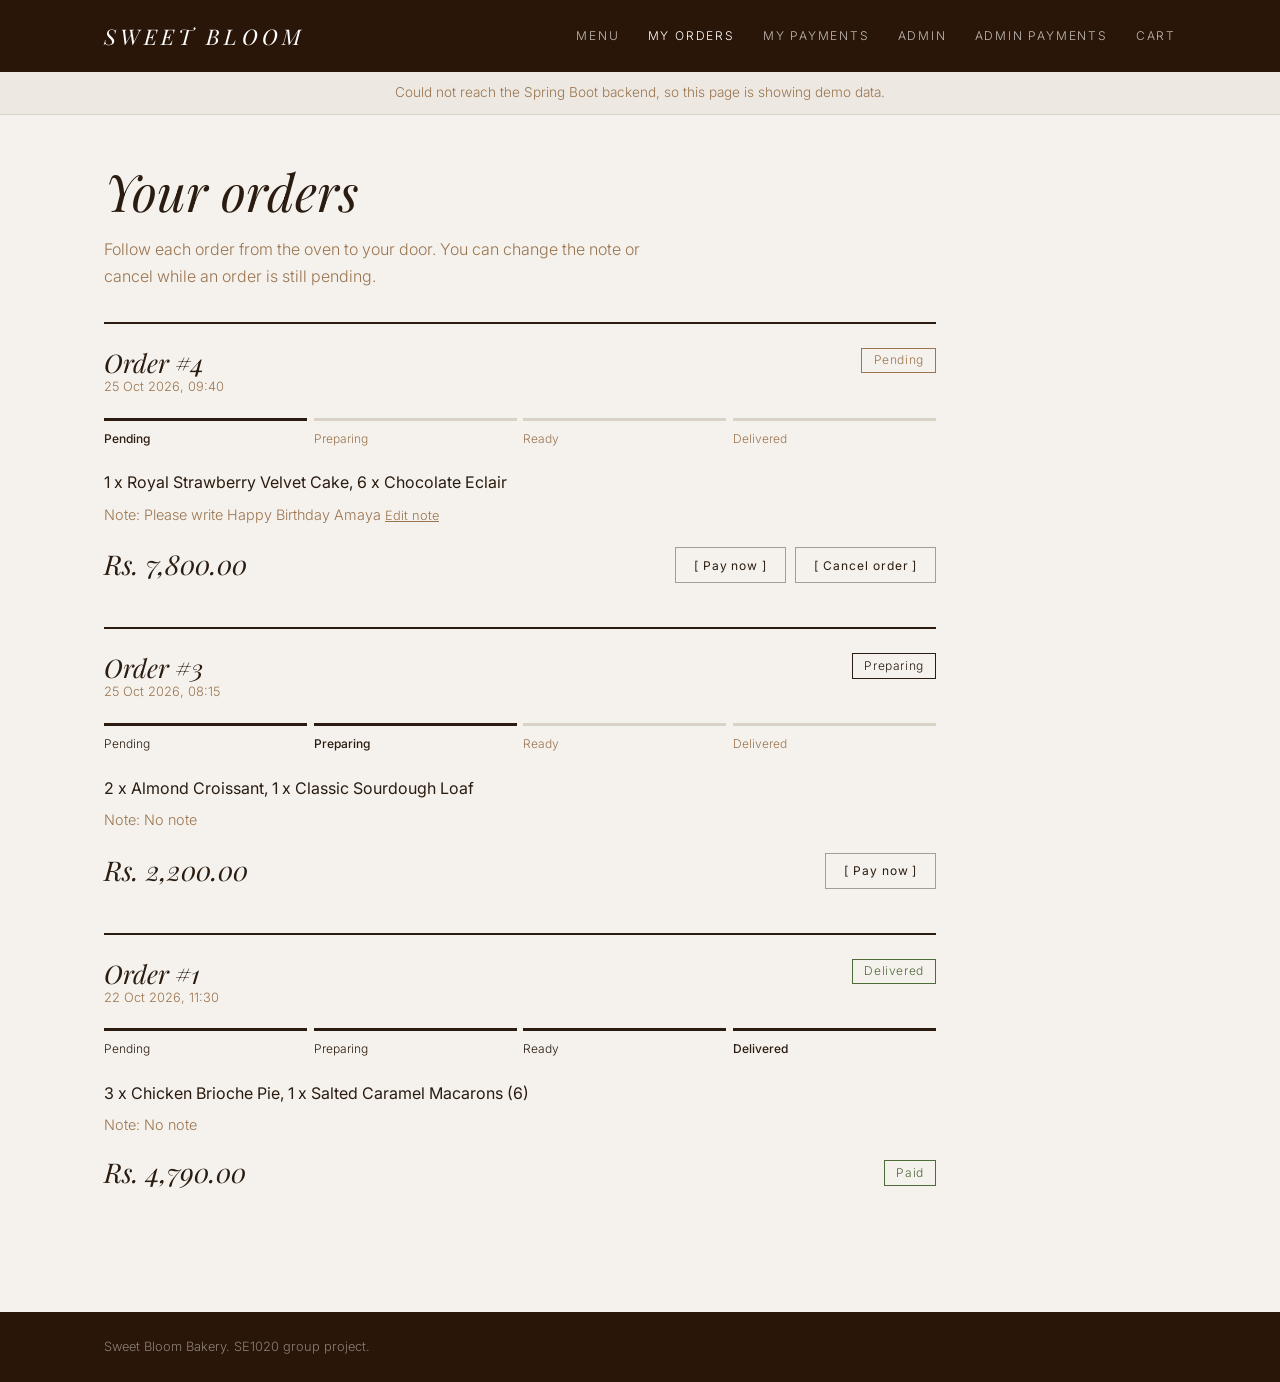
==== src/main/resources/static/orders.html @ 7787fffd "Order & payment" ====
<!DOCTYPE html>
<html lang="en">
<head>
  <meta charset="UTF-8">
  <meta name="viewport" content="width=device-width, initial-scale=1">
  <title>Sweet Bloom | My orders</title>
  <link rel="preconnect" href="https://fonts.googleapis.com">
  <link rel="preconnect" href="https://fonts.gstatic.com" crossorigin>
  <link href="https://fonts.googleapis.com/css2?family=Inter:wght@300;400;500&family=Playfair+Display:ital@0;1&display=swap" rel="stylesheet">
  <link rel="stylesheet" href="css/style.css">
</head>
<body>
  <header class="nav">
    <div class="wrap">
      <a class="brand" href="index.html">SWEET BLOOM</a>
      <nav class="nav-links" aria-label="Main">
        <a class="nav-link" href="index.html">Menu</a>
        <a class="nav-link" href="orders.html" aria-current="page">My orders</a>
        <a class="nav-link" href="payments.html">My payments</a>
        <a class="nav-link" href="admin-orders.html">Admin</a>
        <a class="nav-link" href="admin-payments.html">Admin payments</a>
        <a class="nav-link" href="index.html#cart">Cart</a>
      </nav>
    </div>
  </header>

  <div class="banner" id="demoBanner" hidden>
    Could not reach the Spring Boot backend, so this page is showing demo data.
  </div>

  <main class="wrap">
    <div class="confirm" id="confirm" hidden>
      <h2>Order placed.</h2>
      <p id="confirmText"></p>
    </div>

    <section class="intro compact">
      <h1>Your orders</h1>
      <p>Follow each order from the oven to your door. You can change the note or cancel while an order is still pending.</p>
    </section>

    <section class="order-list" id="orderList" aria-live="polite"></section>
  </main>

  <footer class="footer">
    <div class="wrap">Sweet Bloom Bakery. SE1020 group project.</div>
  </footer>

  <div class="toast" id="toast" role="status"></div>

  <script src="js/common.js"></script>
  <script src="js/payment-common.js"></script>
  <script src="js/orders.js"></script>
</body>
</html>
---- src/main/resources/static/css/style.css ----
/* ===== Design tokens ===== */
:root {
  --bg: #F5F2ED;
  --fg: #2A1C10;
  --accent: #9B7550;
  --muted: #EDE9E2;
  --border: #D9D2C7;
  --nav: #2A1608;
  --error: #A33A2A;
  --success: #4F6B3A;
  --serif: "Playfair Display", Georgia, serif;
  --sans: "Inter", system-ui, sans-serif;
}

* { box-sizing: border-box; margin: 0; padding: 0; border-radius: 0; }

body {
  background: var(--bg);
  color: var(--fg);
  font-family: var(--sans);
  font-weight: 300;
  font-size: 1rem;
  line-height: 1.7;
  min-height: 100vh;
  display: flex;
  flex-direction: column;
}

h1, h2, h3 { font-family: var(--serif); font-style: italic; font-weight: 400; line-height: 1.1; }
a { color: inherit; }
:focus-visible { outline: 2px solid var(--accent); outline-offset: 2px; }

.wrap { max-width: 72rem; margin: 0 auto; padding: 0 2.5rem; width: 100%; }

/* ===== Navbar ===== */
.nav { background: var(--nav); color: #fff; position: sticky; top: 0; z-index: 10; }
.nav .wrap { display: flex; justify-content: space-between; align-items: center; padding-top: 1.1rem; padding-bottom: 1.1rem; }
.brand { font-family: var(--serif); font-style: italic; font-size: 1.35rem; letter-spacing: 0.2em; text-decoration: none; }
.nav-link { font-size: 0.75rem; letter-spacing: 0.15em; text-transform: uppercase; text-decoration: none; color: rgba(255,255,255,0.7); }
.nav-link:hover { color: #fff; }

/* ===== Demo banner ===== */
.banner { background: var(--muted); border-bottom: 1px solid var(--border); font-size: 0.85rem; padding: 0.6rem 0; text-align: center; color: var(--accent); }

/* ===== Page heading ===== */
.intro { padding: 4rem 0 3rem; }
.intro h1 { font-size: clamp(2.4rem, 5vw, 4rem); max-width: 18ch; }
.intro p { color: var(--accent); margin-top: 1rem; max-width: 34rem; }

/* ===== Two-column layout ===== */
.layout { display: grid; grid-template-columns: minmax(0, 1fr) minmax(0, 1.05fr); gap: 4.5rem; padding-bottom: 6rem; align-items: start; }

/* ===== Buttons (bracket style) ===== */
.btn {
  display: inline-flex; align-items: center; justify-content: center;
  white-space: nowrap; height: 2.25rem; padding: 0 1.1rem;
  border: 1px solid rgba(42,28,16,0.4); background: transparent; color: var(--fg);
  font: 400 0.75rem var(--sans); letter-spacing: 0.08em; cursor: pointer;
  transition: background-color 0.2s;
}
.btn:hover { background: rgba(42,28,16,0.06); }
.btn[disabled] { opacity: 0.4; cursor: not-allowed; }

/* ===== Menu ===== */
.menu-group + .menu-group { margin-top: 2.75rem; }
.menu-group h3 { font-size: 1.6rem; padding-bottom: 0.6rem; border-bottom: 1px solid var(--fg); }
.menu-item { display: grid; grid-template-columns: 1fr auto; gap: 0.25rem 1.5rem; align-items: center; padding: 1.1rem 0; border-bottom: 1px solid var(--border); }
.menu-item .name { font-weight: 400; }
.menu-item .desc { grid-column: 1; font-size: 0.85rem; color: var(--accent); line-height: 1.5; }
.menu-item .side { grid-column: 2; grid-row: 1 / span 2; display: flex; align-items: center; gap: 1.1rem; }
.price { font-variant-numeric: tabular-nums; white-space: nowrap; }

/* ===== Cart ===== */
.cart { border-top: 2px solid var(--fg); padding-top: 1.75rem; position: sticky; top: 5.5rem; }
.cart h2 { font-size: 2.2rem; }
.search { width: 100%; margin-top: 1.5rem; height: 2.5rem; border: 0; border-bottom: 1px solid var(--border); background: transparent; font: 300 0.95rem var(--sans); color: var(--fg); }
.search:focus { outline: none; border-bottom-color: var(--fg); }

.cart-list { margin-top: 0.5rem; }
.cart-row { display: grid; grid-template-columns: 1fr auto auto; gap: 0.15rem 1.5rem; align-items: center; padding: 1.1rem 0; border-bottom: 1px solid var(--border); }
.cart-row .info { grid-column: 1; grid-row: 1 / span 2; }
.cart-row .item-name { font-weight: 400; }
.cart-row .unit { font-size: 0.8rem; color: var(--accent); }
.cart-row .line { grid-column: 3; grid-row: 1; text-align: right; font-variant-numeric: tabular-nums; }
.cart-row .remove { grid-column: 3; grid-row: 2; justify-self: end; background: none; border: 0; font: 300 0.75rem var(--sans); color: var(--accent); text-decoration: underline; cursor: pointer; }
.cart-row .remove:hover { color: var(--error); }

.stepper { grid-column: 2; grid-row: 1 / span 2; display: inline-flex; align-items: center; border: 1px solid var(--border); }
.stepper button { width: 2rem; height: 2rem; border: 0; background: transparent; font: 400 1rem var(--sans); cursor: pointer; color: var(--fg); }
.stepper button:hover:not([disabled]) { background: var(--muted); }
.stepper button[disabled] { opacity: 0.3; cursor: not-allowed; }
.stepper span { min-width: 2rem; text-align: center; font-size: 0.9rem; font-variant-numeric: tabular-nums; }

.empty { padding: 2.5rem 0; color: var(--accent); }

.cart-foot { display: flex; justify-content: space-between; align-items: flex-end; gap: 1rem; padding-top: 1.5rem; }
.total-label { font-size: 0.85rem; color: var(--accent); }
.total { font-family: var(--serif); font-style: italic; font-size: 2.2rem; line-height: 1.1; font-variant-numeric: tabular-nums; }

/* ===== Footer & toast ===== */
.footer { margin-top: auto; background: var(--nav); color: rgba(255,255,255,0.45); font-size: 0.8rem; padding: 1.5rem 0; }
.toast { position: fixed; right: 1.5rem; top: 5rem; max-width: 22rem; background: var(--nav); color: #fff; padding: 0.85rem 1.2rem; font-size: 0.9rem; z-index: 20; opacity: 0; transform: translateY(-6px); pointer-events: none; transition: opacity 0.25s, transform 0.25s; }
.toast.show { opacity: 1; transform: none; }
.toast.error { background: var(--error); }

/* ===== Mobile ===== */
@media (max-width: 60rem) {
  .layout { grid-template-columns: 1fr; gap: 3.5rem; }
  .cart { position: static; }
}
@media (max-width: 40rem) {
  .wrap { padding: 0 1.25rem; }
  .intro { padding: 2.5rem 0 2rem; }
  .menu-item { grid-template-columns: 1fr; }
  .menu-item .side { grid-column: 1; grid-row: auto; justify-content: space-between; margin-top: 0.4rem; }
  .cart-row { grid-template-columns: 1fr auto; }
  .cart-row .info { grid-column: 1 / span 2; grid-row: 1; }
  .stepper { grid-column: 1; grid-row: 2; justify-self: start; margin-top: 0.5rem; }
  .cart-row .line { grid-column: 2; grid-row: 2; align-self: center; }
  .cart-row .remove { grid-column: 2; grid-row: 3; }
}
@media (prefers-reduced-motion: reduce) { * { transition: none !important; } }

/* =====================================================================
   Navigation links (all pages)
   ===================================================================== */
.nav .wrap { flex-wrap: wrap; gap: 0.5rem 2rem; }
.nav-links { display: flex; gap: 1.75rem; flex-wrap: wrap; }
.nav-link[aria-current="page"] { color: #fff; }

/* =====================================================================
   Checkout (index.html)
   ===================================================================== */
.checkout { margin-top: 2rem; padding-top: 1.5rem; border-top: 1px solid var(--border); display: flex; flex-direction: column; gap: 0.25rem; }
.field-label { font-size: 0.85rem; color: var(--accent); }
.checkout .search { margin-top: 0; margin-bottom: 1.25rem; }
.btn-primary { height: 2.75rem; border-color: var(--fg); font-weight: 500; width: 100%; }
.btn-primary:hover:not([disabled]) { background: var(--fg); color: var(--bg); }

/* =====================================================================
   Order pages (orders.html and admin-orders.html)
   ===================================================================== */
.intro.compact { padding: 3rem 0 2rem; }
.intro.compact h1 { font-size: clamp(2.2rem, 4vw, 3.2rem); max-width: none; }
.muted { font-size: 0.8rem; color: var(--accent); }
.link { background: none; border: 0; padding: 0; font: 300 0.8rem var(--sans); color: var(--accent); text-decoration: underline; cursor: pointer; }
.link:hover { color: var(--fg); }

.confirm { margin-top: 2.5rem; padding: 1.5rem 1.75rem; border: 1px solid var(--success); border-left-width: 4px; }
.confirm h2 { font-size: 1.8rem; color: var(--success); }
.confirm p { margin-top: 0.25rem; }

/* Status pill: flat, square, one colour per status */
.pill { display: inline-block; padding: 0.1rem 0.7rem; border: 1px solid currentColor; font-size: 0.75rem; letter-spacing: 0.05em; white-space: nowrap; }
.pill-pending   { color: var(--accent); }
.pill-preparing { color: var(--fg); }
.pill-ready     { color: #7A5A12; }
.pill-delivered { color: var(--success); }

/* My orders: one block per order */
.order-list { padding-bottom: 6rem; max-width: 52rem; }
.order { border-top: 2px solid var(--fg); padding: 1.5rem 0 1.75rem; }
.order + .order { margin-top: 1rem; }
.order-head { display: flex; justify-content: space-between; align-items: flex-start; gap: 1rem; }
.order-head h3 { font-size: 1.6rem; }

.steps { list-style: none; display: grid; grid-template-columns: repeat(4, 1fr); gap: 0.4rem; margin: 1.25rem 0; }
.steps li { font-size: 0.75rem; color: var(--accent); padding-top: 0.5rem; border-top: 3px solid var(--border); }
.steps li.done { border-top-color: var(--fg); color: var(--fg); }
.steps li.current { font-weight: 500; }

.items { font-weight: 400; }
.note { font-size: 0.9rem; color: var(--accent); margin-top: 0.4rem; }
.note-edit { display: flex; gap: 0.6rem; align-items: center; margin-top: 0.6rem; flex-wrap: wrap; }
.note-edit input { flex: 1; min-width: 12rem; height: 2.25rem; border: 1px solid var(--border); background: transparent; padding: 0 0.7rem; font: 300 0.9rem var(--sans); color: var(--fg); }
.note-edit input:focus { outline: none; border-color: var(--fg); }
.order-foot { display: flex; justify-content: space-between; align-items: center; margin-top: 1.25rem; }
.order-foot .total { font-size: 1.7rem; }

/* Admin table */
.toolbar { display: flex; align-items: center; gap: 0.9rem; margin-bottom: 1.25rem; }
.select { height: 2.25rem; padding: 0 0.7rem; border: 1px solid var(--border); background: transparent; font: 300 0.9rem var(--sans); color: var(--fg); }
.table-wrap { overflow-x: auto; padding-bottom: 6rem; }
.orders-table { width: 100%; border-collapse: collapse; min-width: 52rem; }
.orders-table th { text-align: left; font-weight: 500; font-size: 0.7rem; letter-spacing: 0.15em; text-transform: uppercase; color: var(--accent); padding: 0.7rem 0.75rem 0.7rem 0; border-bottom: 1px solid var(--fg); }
.orders-table td { padding: 1rem 0.75rem 1rem 0; border-bottom: 1px solid var(--border); vertical-align: top; font-size: 0.9rem; }
.orders-table .num { text-align: right; font-variant-numeric: tabular-nums; white-space: nowrap; }
.orders-table .action-box { display: flex; flex-direction: column; align-items: flex-start; gap: 0.5rem; }
.orders-table td.empty { text-align: center; }

@media (max-width: 40rem) {
  .nav .wrap { justify-content: center; }
  .nav-links { gap: 1.1rem; justify-content: center; }
  .brand { font-size: 1.15rem; }
  .intro.compact { padding: 2rem 0 1.5rem; }
  .steps li { font-size: 0.68rem; }
  .order-head h3 { font-size: 1.35rem; }
}

/* =====================================================================
   Payment pages (payment.html, payments.html, admin-payments.html)
   ===================================================================== */
[hidden] { display: none !important; }

.pill-paid     { color: var(--success); }
.pill-refunded { color: var(--error); }

.layout.pay-layout { grid-template-columns: minmax(0, 1.1fr) minmax(0, 1fr); }
.pay-heading { font-size: 1.8rem; padding-bottom: 0.6rem; border-bottom: 1px solid var(--fg); margin-bottom: 0.25rem; }
.pay-box { border-top: 2px solid var(--fg); padding-top: 1.75rem; position: sticky; top: 5.5rem; }
.pay-box .pay-heading { border-bottom: 0; padding-bottom: 0; margin-bottom: 0.5rem; }

/* Radio choices for orders and payment methods: a flat row with a square outline */
.choices { display: flex; flex-direction: column; }
.choice { display: flex; gap: 0.9rem; align-items: flex-start; padding: 1.1rem 0.9rem; border-bottom: 1px solid var(--border); cursor: pointer; }
.choice:hover { background: var(--muted); }
.choice:has(input:checked) { background: var(--muted); box-shadow: inset 3px 0 0 var(--fg); }
.choice input { margin-top: 0.4rem; accent-color: var(--fg); }
.choice input:focus-visible { outline: 2px solid var(--accent); outline-offset: 2px; }
.choice-body { display: flex; flex-direction: column; gap: 0.1rem; flex: 1; }
.choice-title { font-weight: 400; }
.choice-body .price { font-size: 0.95rem; }

.card-fields { margin-top: 1.5rem; display: flex; flex-direction: column; gap: 0.25rem; }
.card-fields .search { margin-top: 0; margin-bottom: 1rem; }

/* Amount / fee / total */
.sum { margin: 1.75rem 0 0.4rem; }
.sum > div { display: flex; justify-content: space-between; padding: 0.5rem 0; border-bottom: 1px solid var(--border); font-variant-numeric: tabular-nums; }
.sum dt { color: var(--accent); }
.sum .sum-total { border-bottom: 0; padding-top: 0.9rem; }
.sum .sum-total dd { font-family: var(--serif); font-style: italic; font-size: 1.9rem; line-height: 1.2; }
.pay-box .muted { margin-bottom: 1.25rem; }
.pay-box .card-fields .muted { margin-bottom: 0; }

/* Payment history: details list and footer buttons */
.facts { display: grid; grid-template-columns: repeat(auto-fill, minmax(11rem, 1fr)); gap: 0.9rem 1.5rem; margin-top: 1rem; padding: 1rem 0 0; border-top: 1px solid var(--border); }
.facts dt { font-size: 0.8rem; color: var(--accent); }
.facts dd { font-weight: 400; font-variant-numeric: tabular-nums; }
.foot-actions { display: flex; gap: 0.6rem; align-items: center; flex-wrap: wrap; justify-content: flex-end; }
.foot-actions .btn { text-decoration: none; }
.order-foot a.btn { text-decoration: none; }

/* Admin payments */
.select.narrow { width: 7rem; }
.toolbar { flex-wrap: wrap; }
.payments-table { min-width: 64rem; }

@media (max-width: 60rem) {
  .layout.pay-layout { grid-template-columns: 1fr; }
  .pay-box { position: static; }
}
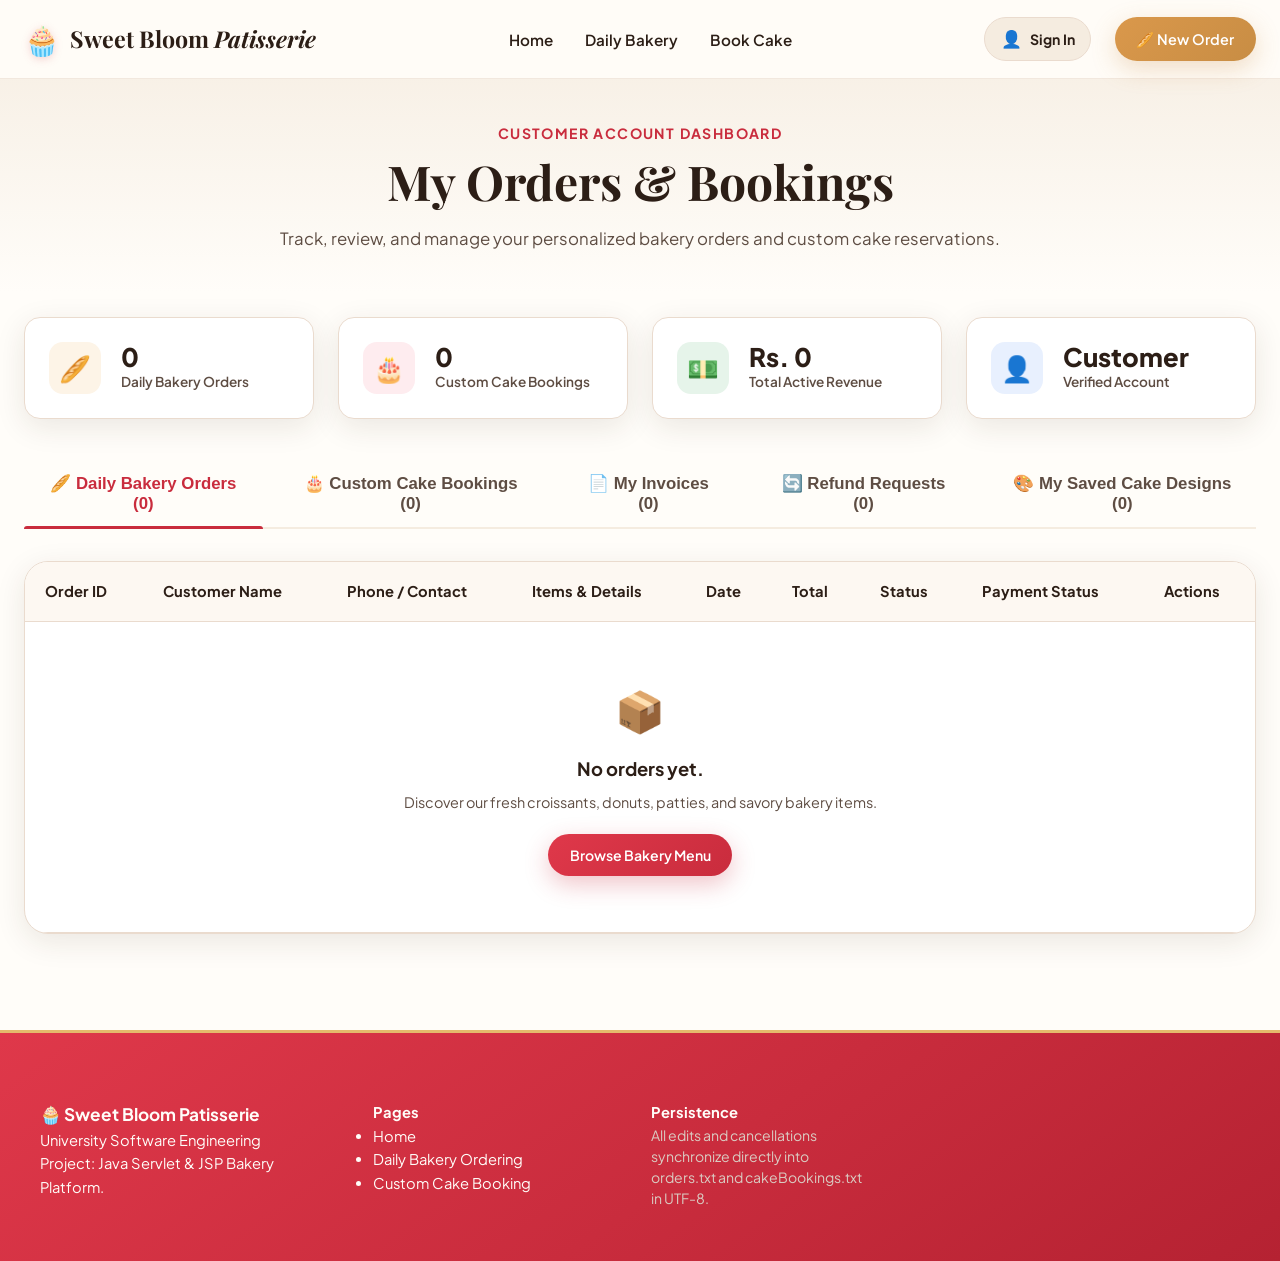
==== commit 63c39c29: "Set up shared project for the five member backend modules" ====
--- a/src/main/resources/static/orders.html
+++ b/src/main/resources/static/orders.html
@@ -1,55 +1,1632 @@
 <!DOCTYPE html>
 <html lang="en">
 <head>
-  <meta charset="UTF-8">
-  <meta name="viewport" content="width=device-width, initial-scale=1">
-  <title>Sweet Bloom | My orders</title>
-  <link rel="preconnect" href="https://fonts.googleapis.com">
-  <link rel="preconnect" href="https://fonts.gstatic.com" crossorigin>
-  <link href="https://fonts.googleapis.com/css2?family=Inter:wght@300;400;500&family=Playfair+Display:ital@0;1&display=swap" rel="stylesheet">
-  <link rel="stylesheet" href="css/style.css">
+    <meta charset="UTF-8">
+    
+    <meta name="viewport" content="width=device-width, initial-scale=1.0">
+    <title>Order &amp; Booking Management | Sweet Bloom Patisserie</title>
+    <link rel="stylesheet" href="css/style.css">
+    <link rel="icon" href="data:image/svg+xml,<svg xmlns=%22http://www.w3.org/2000/svg%22 viewBox=%220 0 100 100%22><text y=%22.9em%22 font-size=%2290%22>📋</text></svg>">
+    <style>
+        .mgmt-header {
+            padding: 7.5rem 1.5rem 2.5rem 1.5rem;
+            background: linear-gradient(180deg, var(--color-cream-dark) 0%, var(--color-cream) 100%);
+            text-align: center;
+        }
+        .mgmt-container {
+            max-width: 1320px;
+            margin: 0 auto;
+            padding: 1.5rem 1.5rem 6rem 1.5rem;
+        }
+        .stats-grid {
+            display: grid;
+            grid-template-columns: repeat(auto-fit, minmax(240px, 1fr));
+            gap: 1.5rem;
+            margin-bottom: 2.5rem;
+        }
+        .stat-card {
+            background: var(--color-white);
+            border: 1px solid var(--color-border);
+            border-radius: var(--radius-md);
+            padding: 1.5rem;
+            box-shadow: var(--shadow-card);
+            display: flex;
+            align-items: center;
+            gap: 1.25rem;
+        }
+        .stat-icon {
+            width: 52px;
+            height: 52px;
+            border-radius: 14px;
+            display: flex;
+            align-items: center;
+            justify-content: center;
+            font-size: 1.6rem;
+            background: var(--color-cream-dark);
+        }
+        .stat-num {
+            font-size: 1.6rem;
+            font-weight: 800;
+            color: var(--color-dark-roast);
+            line-height: 1.1;
+        }
+        .stat-label {
+            font-size: 0.85rem;
+            color: var(--color-dark-muted);
+            font-weight: 600;
+        }
+        .tabs-header {
+            display: flex;
+            align-items: center;
+            gap: 1rem;
+            border-bottom: 2px solid var(--color-cream-dark);
+            margin-bottom: 2rem;
+        }
+        .tab-btn {
+            background: none;
+            border: none;
+            padding: 0.85rem 1.5rem;
+            font-size: 1.05rem;
+            font-weight: 700;
+            color: var(--color-dark-muted);
+            cursor: pointer;
+            position: relative;
+            transition: var(--transition-fast);
+        }
+        .tab-btn:hover { color: var(--color-dark-roast); }
+        .tab-btn.active {
+            color: var(--color-strawberry);
+        }
+        .tab-btn.active::after {
+            content: '';
+            position: absolute;
+            bottom: -2px;
+            left: 0;
+            width: 100%;
+            height: 3px;
+            background: var(--color-strawberry);
+            border-radius: 3px 3px 0 0;
+        }
+        .table-responsive {
+            width: 100%;
+            overflow-x: auto;
+            background: var(--color-white);
+            border: 1px solid var(--color-border);
+            border-radius: var(--radius-lg);
+            box-shadow: var(--shadow-card);
+        }
+        .mgmt-table {
+            width: 100%;
+            border-collapse: collapse;
+            text-align: left;
+            font-size: 0.92rem;
+        }
+        .mgmt-table th {
+            background: var(--color-cream-subtle);
+            padding: 1.1rem 1.25rem;
+            font-weight: 700;
+            color: var(--color-dark-roast);
+            border-bottom: 1.5px solid var(--color-border);
+            white-space: nowrap;
+        }
+        .mgmt-table td {
+            padding: 1.1rem 1.25rem;
+            border-bottom: 1px solid var(--color-border);
+            color: var(--color-dark-roast);
+            vertical-align: middle;
+        }
+        .mgmt-table tr:hover td {
+            background-color: #FFFDF9;
+        }
+        .badge {
+            display: inline-block;
+            padding: 0.35rem 0.75rem;
+            border-radius: var(--radius-pill);
+            font-size: 0.75rem;
+            font-weight: 700;
+            text-transform: uppercase;
+            letter-spacing: 0.04em;
+        }
+        .badge-pending { background: #FFF4E5; color: #B25E09; border: 1px solid #FFE2B8; }
+        .badge-confirmed { background: #E6F4EA; color: #137333; border: 1px solid #CEEAD6; }
+        .badge-preparing { background: #FCE8E6; color: #C5221F; border: 1px solid #FAD2CF; }
+        .badge-delivered, .badge-ready { background: #E8F0FE; color: #1A73E8; border: 1px solid #D2E3FC; }
+        .badge-cancelled { background: #F1F3F4; color: #5F6368; border: 1px solid #DADCE0; }
+        .action-btn-group {
+            display: flex;
+            align-items: center;
+            gap: 0.4rem;
+        }
+        .btn-action {
+            padding: 0.4rem 0.8rem;
+            border-radius: var(--radius-sm);
+            font-size: 0.8rem;
+            font-weight: 600;
+            cursor: pointer;
+            border: 1px solid var(--color-border);
+            background: var(--color-cream-subtle);
+            color: var(--color-dark-roast);
+            transition: var(--transition-fast);
+        }
+        .btn-action:hover {
+            background: var(--color-cream-dark);
+        }
+        .btn-action-view:hover {
+            background: var(--color-gold-light);
+            border-color: var(--color-gold);
+            color: var(--color-caramel);
+        }
+        .btn-action-edit:hover {
+            background: #E8F0FE;
+            border-color: #1A73E8;
+            color: #1A73E8;
+        }
+        .btn-action-del:hover {
+            background: var(--color-strawberry-light);
+            border-color: var(--color-strawberry);
+            color: var(--color-strawberry);
+        }
+        .modal-overlay {
+            position: fixed;
+            inset: 0;
+            background: rgba(0, 0, 0, 0.55);
+            backdrop-filter: blur(4px);
+            z-index: 9999;
+            display: none;
+            align-items: center;
+            justify-content: center;
+            padding: 1.5rem;
+        }
+        .modal-card {
+            background: var(--color-white);
+            border-radius: var(--radius-lg);
+            width: 100%;
+            max-width: 580px;
+            box-shadow: var(--shadow-hover);
+            overflow: hidden;
+            animation: modalPop 0.25s ease-out;
+        }
+        @keyframes modalPop {
+            0% { transform: scale(0.95); opacity: 0; }
+            100% { transform: scale(1); opacity: 1; }
+        }
+        .modal-header {
+            padding: 1.25rem 1.5rem;
+            background: var(--color-cream-subtle);
+            border-bottom: 1.5px solid var(--color-border);
+            display: flex;
+            align-items: center;
+            justify-content: space-between;
+        }
+        .modal-body {
+            padding: 1.75rem 1.5rem;
+            max-height: 70vh;
+            overflow-y: auto;
+        }
+        .modal-footer {
+            padding: 1rem 1.5rem;
+            background: var(--color-cream-subtle);
+            border-top: 1.5px solid var(--color-border);
+            display: flex;
+            justify-content: flex-end;
+            gap: 0.75rem;
+        }
+    </style>
+  <script src="/js/site-images.js"></script>
 </head>
 <body>
-  <header class="nav">
-    <div class="wrap">
-      <a class="brand" href="index.html">SWEET BLOOM</a>
-      <nav class="nav-links" aria-label="Main">
-        <a class="nav-link" href="index.html">Menu</a>
-        <a class="nav-link" href="orders.html" aria-current="page">My orders</a>
-        <a class="nav-link" href="payments.html">My payments</a>
-        <a class="nav-link" href="admin-orders.html">Admin</a>
-        <a class="nav-link" href="admin-payments.html">Admin payments</a>
-        <a class="nav-link" href="index.html#cart">Cart</a>
-      </nav>
+
+    <!-- Main Navigation -->
+    <nav class="navbar" id="mainNavbar">
+        <div class="navbar-container">
+            <a href="index.html" class="brand-logo">
+                <span class="brand-icon">🧁</span>
+                <span>Sweet Bloom <em>Patisserie</em></span>
+            </a>
+
+            <ul class="nav-links">
+                <li><a href="index.html" class="nav-link">Home</a></li>
+                <li><a href="bakery.html" class="nav-link">Daily Bakery</a></li>
+                <li><a href="custom-cake.html#custom-cake-builder" class="nav-link">Book Cake</a></li>
+            </ul>
+
+            <div class="nav-actions">
+                <!-- Profile Button / Dropdown -->
+                <div class="nav-profile-wrapper" id="navProfileWrapper">
+                    <a href="login.html" class="btn-profile-nav" id="navProfileBtn" title="Account">
+                        <span class="profile-nav-icon">👤</span>
+                        <span class="profile-nav-name">Sign In</span>
+                    </a>
+                </div>
+
+                <a href="bakery.html" class="btn-pill btn-gold">
+                    🥖 New Order
+                </a>
+            </div>
+        </div>
+    </nav>
+
+    <!-- Header -->
+    <header class="mgmt-header">
+        <span class="section-eyebrow">Customer Account Dashboard</span>
+        <h1 class="section-title">My Orders &amp; Bookings</h1>
+        <p class="section-subtitle">
+            Track, review, and manage your personalized bakery orders and custom cake reservations.
+        </p>
+    </header>
+
+    <!-- Content -->
+    <main class="mgmt-container">
+        
+        <div id="flashMsgContainer"></div>
+
+        <!-- Metric Stats -->
+        <div class="stats-grid">
+            <div class="stat-card">
+                <div class="stat-icon" style="background:#FDF4E7; color:#C88D44;">🥖</div>
+                <div>
+                    <div class="stat-num" id="statOrdersCount">0</div>
+                    <div class="stat-label">Daily Bakery Orders</div>
+                </div>
+            </div>
+
+            <div class="stat-card">
+                <div class="stat-icon" style="background:#FEECEF; color:#C92C3D;">🎂</div>
+                <div>
+                    <div class="stat-num" id="statCakesCount">0</div>
+                    <div class="stat-label">Custom Cake Bookings</div>
+                </div>
+            </div>
+
+            <div class="stat-card">
+                <div class="stat-icon" style="background:#E6F4EA; color:#137333;">💵</div>
+                <div>
+                    <div class="stat-num" id="statTotalRev">Rs. 0.00</div>
+                    <div class="stat-label">Total Active Revenue</div>
+                </div>
+            </div>
+
+            <div class="stat-card">
+                <div class="stat-icon" style="background:#E8F0FE; color:#1A73E8;">👤</div>
+                <div>
+                    <div class="stat-num" id="statCustomerRole">Customer</div>
+                    <div class="stat-label">Verified Account</div>
+                </div>
+            </div>
+        </div>
+
+        <!-- Tab Navigation -->
+        <div class="tabs-header">
+            <button type="button" class="tab-btn active" id="tabBakeryBtn" onclick="switchTab('bakery')">
+                🥖 Daily Bakery Orders (<span id="tabOrdersNum">0</span>)
+            </button>
+            <button type="button" class="tab-btn" id="tabCakeBtn" onclick="switchTab('cake')">
+                🎂 Custom Cake Bookings (<span id="tabCakesNum">0</span>)
+            </button>
+            <button type="button" class="tab-btn" id="tabInvoicesBtn" onclick="switchTab('invoices')">
+                📄 My Invoices (<span id="tabInvoicesNum">0</span>)
+            </button>
+            <button type="button" class="tab-btn" id="tabRefundsBtn" onclick="switchTab('refunds')">
+                🔄 Refund Requests (<span id="tabRefundsNum">0</span>)
+            </button>
+            <button type="button" class="tab-btn" id="tabDesignsBtn" onclick="switchTab('designs')">
+                🎨 My Saved Cake Designs (<span id="tabDesignsNum">0</span>)
+            </button>
+        </div>
+
+        <!-- Tab 1: Bakery Orders Table -->
+        <div id="tabBakeryContent">
+            <div class="table-responsive">
+                <table class="mgmt-table">
+                    <thead>
+                        <tr>
+                            <th>Order ID</th>
+                            <th>Customer Name</th>
+                            <th>Phone / Contact</th>
+                            <th>Items &amp; Details</th>
+                            <th>Date</th>
+                            <th>Total</th>
+                            <th>Status</th>
+                            <th>Payment Status</th>
+                            <th>Actions</th>
+                        </tr>
+                    </thead>
+                    <tbody id="bakeryOrdersTbody">
+                        <!-- Populated by JS -->
+                    </tbody>
+                </table>
+            </div>
+        </div>
+
+        <!-- Tab 2: Custom Cake Bookings Table -->
+        <div id="tabCakeContent" style="display:none;">
+            <div class="table-responsive">
+                <table class="mgmt-table">
+                    <thead>
+                        <tr>
+                            <th>Booking ID</th>
+                            <th>Customer Name</th>
+                            <th>Occasion</th>
+                            <th>Size &amp; Flavor</th>
+                            <th>Required Date</th>
+                            <th>Fulfillment</th>
+                            <th>Estimate</th>
+                            <th>Status</th>
+                            <th>Payment Status</th>
+                            <th>Actions</th>
+                        </tr>
+                    </thead>
+                    <tbody id="cakeBookingsTbody">
+                        <!-- Populated by JS -->
+                    </tbody>
+                </table>
+            </div>
+        </div>
+
+        <!-- Tab 3: My Invoices Table -->
+        <div id="tabInvoicesContent" style="display:none;">
+            <div class="table-responsive">
+                <table class="mgmt-table">
+                    <thead>
+                        <tr>
+                            <th>Invoice #</th>
+                            <th>Order ID</th>
+                            <th>Billing Customer</th>
+                            <th>Date</th>
+                            <th>Total Amount</th>
+                            <th>Status</th>
+                            <th>Actions</th>
+                        </tr>
+                    </thead>
+                    <tbody id="customerInvoicesTbody">
+                        <!-- Populated by JS -->
+                    </tbody>
+                </table>
+            </div>
+        </div>
+
+        <!-- Tab 4: Refund Requests Table -->
+        <div id="tabRefundsContent" style="display:none;">
+            <div style="display:flex; justify-content:space-between; align-items:center; margin-bottom:1.25rem;">
+                <p style="margin:0; font-size:0.92rem; color:var(--color-dark-muted);">View status of submitted refund claims or submit a new request for an eligible order.</p>
+                <button type="button" class="btn-pill btn-strawberry" onclick="openNewRefundModal()" style="font-size:0.88rem; padding:0.6rem 1.25rem;">
+                    🔄 Submit Refund Request
+                </button>
+            </div>
+            <div class="table-responsive">
+                <table class="mgmt-table">
+                    <thead>
+                        <tr>
+                            <th>Request ID</th>
+                            <th>Order ID</th>
+                            <th>Requested Amount</th>
+                            <th>Reason</th>
+                            <th>Date Submitted</th>
+                            <th>Status</th>
+                            <th>Admin Response</th>
+                            <th>Actions</th>
+                        </tr>
+                    </thead>
+                    <tbody id="customerRefundsTbody">
+                        <!-- Populated by JS -->
+                    </tbody>
+                </table>
+            </div>
+        </div>
+
+        <!-- Tab 5: My Saved Cake Designs Table -->
+        <div id="tabDesignsContent" style="display:none;">
+            <div style="display:flex; justify-content:space-between; align-items:center; margin-bottom:1.25rem;">
+                <p style="margin:0; font-size:0.92rem; color:var(--color-dark-muted);">View, customize, or book your saved custom cake designs.</p>
+                <a href="custom-cake.html" class="btn-pill btn-strawberry" style="font-size:0.88rem; padding:0.6rem 1.25rem; text-decoration:none; display:inline-flex; align-items:center; gap:0.4rem;">
+                    ✨ Create New Design
+                </a>
+            </div>
+            <div class="table-responsive">
+                <table class="mgmt-table">
+                    <thead>
+                        <tr>
+                            <th>Design #</th>
+                            <th>Reference Image</th>
+                            <th>Shape &amp; Flavor</th>
+                            <th>Decoration &amp; Filling</th>
+                            <th>Piped Message</th>
+                            <th>Estimate</th>
+                            <th>Actions</th>
+                        </tr>
+                    </thead>
+                    <tbody id="savedDesignsTbody">
+                        <!-- Populated by JS -->
+                    </tbody>
+                </table>
+            </div>
+        </div>
+
+    </main>
+
+    <!-- Edit Cake Design Modal -->
+    <div class="modal-overlay" id="editDesignModal" onclick="closeModalOnOuter(event, 'editDesignModal')">
+        <div class="modal-card">
+            <form onsubmit="handleEditDesignSubmit(event)">
+                <input type="hidden" id="editDesignId">
+                <div class="modal-header">
+                    <h3 style="font-family:var(--font-heading); font-size:1.3rem;">Edit Saved Cake Design</h3>
+                    <button type="button" onclick="closeModal('editDesignModal')" style="background:none; border:none; font-size:1.5rem; cursor:pointer;">&times;</button>
+                </div>
+                <div class="modal-body">
+                    <div class="form-group" style="margin-bottom:1rem;">
+                        <label class="form-label">Shape</label>
+                        <select id="editDesignShape" class="form-select">
+                            <option value="Round">Round</option>
+                            <option value="Square">Square</option>
+                            <option value="Heart">Heart</option>
+                            <option value="Tiered">Tiered</option>
+                        </select>
+                    </div>
+                    <div class="form-group" style="margin-bottom:1rem;">
+                        <label class="form-label">Flavour</label>
+                        <select id="editDesignFlavor" class="form-select">
+                            <option value="Vanilla">Vanilla</option>
+                            <option value="Chocolate">Chocolate</option>
+                            <option value="Red Velvet">Red Velvet</option>
+                        </select>
+                    </div>
+                    <div class="form-group" style="margin-bottom:1rem;">
+                        <label class="form-label">Decoration</label>
+                        <select id="editDesignDecoration" class="form-select">
+                            <option value="Strawberry">Strawberry</option>
+                            <option value="Floral">Floral</option>
+                            <option value="Chocolate Drip">Chocolate Drip</option>
+                        </select>
+                    </div>
+                    <div class="form-group" style="margin-bottom:1rem;">
+                        <label class="form-label">Filling</label>
+                        <select id="editDesignFilling" class="form-select">
+                            <option value="Vanilla Cream">Vanilla Cream</option>
+                            <option value="Chocolate Cream">Chocolate Cream</option>
+                            <option value="Strawberry Filling">Strawberry Filling</option>
+                            <option value="Buttercream">Buttercream</option>
+                            <option value="Chocolate Ganache">Chocolate Ganache</option>
+                        </select>
+                    </div>
+                    <div class="form-group" style="margin-bottom:1rem;">
+                        <label class="form-label">Piped Cake Message</label>
+                        <input type="text" id="editDesignMessage" class="form-input" placeholder="Happy Birthday..." maxlength="50">
+                    </div>
+                    <div class="form-group" style="margin-bottom:1rem;">
+                        <label class="form-label">Estimated Price (Rs.)</label>
+                        <input type="number" id="editDesignPrice" class="form-input" min="0" step="100">
+                    </div>
+                </div>
+                <div class="modal-footer">
+                    <button type="button" class="btn-pill btn-outline" onclick="closeModal('editDesignModal')">Cancel</button>
+                    <button type="submit" class="btn-pill btn-strawberry">Save Changes</button>
+                </div>
+            </form>
+        </div>
     </div>
-  </header>
-
-  <div class="banner" id="demoBanner" hidden>
-    Could not reach the Spring Boot backend, so this page is showing demo data.
-  </div>
-
-  <main class="wrap">
-    <div class="confirm" id="confirm" hidden>
-      <h2>Order placed.</h2>
-      <p id="confirmText"></p>
+
+    <!-- View Modal -->
+    <div class="modal-overlay" id="viewDetailsModal" onclick="closeModalOnOuter(event, 'viewDetailsModal')">
+        <div class="modal-card">
+            <div class="modal-header">
+                <h3 style="font-family:var(--font-heading); font-size:1.3rem;" id="viewModalTitle">Record Details</h3>
+                <button type="button" onclick="closeModal('viewDetailsModal')" style="background:none; border:none; font-size:1.5rem; cursor:pointer;">&times;</button>
+            </div>
+            <div class="modal-body" id="viewModalBody"></div>
+            <div class="modal-footer">
+                <button type="button" class="btn-pill btn-outline" onclick="closeModal('viewDetailsModal')">Close</button>
+            </div>
+        </div>
     </div>
 
-    <section class="intro compact">
-      <h1>Your orders</h1>
-      <p>Follow each order from the oven to your door. You can change the note or cancel while an order is still pending.</p>
-    </section>
-
-    <section class="order-list" id="orderList" aria-live="polite"></section>
-  </main>
-
-  <footer class="footer">
-    <div class="wrap">Sweet Bloom Bakery. SE1020 group project.</div>
-  </footer>
-
-  <div class="toast" id="toast" role="status"></div>
-
-  <script src="js/common.js"></script>
-  <script src="js/payment-common.js"></script>
-  <script src="js/orders.js"></script>
+    <!-- Edit Order Modal -->
+    <div class="modal-overlay" id="editOrderModal" onclick="closeModalOnOuter(event, 'editOrderModal')">
+        <div class="modal-card">
+            <form onsubmit="handleEditOrderSubmit(event)">
+                <input type="hidden" id="editOrderId">
+                <div class="modal-header">
+                    <h3 style="font-family:var(--font-heading); font-size:1.3rem;">Edit Bakery Order</h3>
+                    <button type="button" onclick="closeModal('editOrderModal')" style="background:none; border:none; font-size:1.5rem; cursor:pointer;">&times;</button>
+                </div>
+                <div class="modal-body">
+                    <div class="form-group" style="margin-bottom:1rem;">
+                        <label class="form-label">Order Status</label>
+                        <select id="editOrderStatus" class="form-select">
+                            <option value="Pending">Pending</option>
+                            <option value="Confirmed">Confirmed</option>
+                            <option value="Preparing">Preparing</option>
+                            <option value="Delivered">Delivered</option>
+                            <option value="Cancelled">Cancelled</option>
+                        </select>
+                    </div>
+                    <div class="form-group" style="margin-bottom:1rem;">
+                        <label class="form-label">Customer Name</label>
+                        <input type="text" id="editOrderCustomerName" class="form-input">
+                    </div>
+                    <div class="form-group" style="margin-bottom:1rem;">
+                        <label class="form-label">Contact Phone</label>
+                        <input type="text" id="editOrderPhone" class="form-input">
+                    </div>
+                    <div class="form-group" style="margin-bottom:1rem;">
+                        <label class="form-label">Delivery Address / Counter</label>
+                        <input type="text" id="editOrderAddress" class="form-input">
+                    </div>
+                    <div class="form-group">
+                        <label class="form-label">Special Notes</label>
+                        <input type="text" id="editOrderNotes" class="form-input">
+                    </div>
+                </div>
+                <div class="modal-footer">
+                    <button type="button" class="btn-pill btn-outline" onclick="closeModal('editOrderModal')">Cancel</button>
+                    <button type="submit" class="btn-pill btn-strawberry">Save Changes</button>
+                </div>
+            </form>
+        </div>
+    </div>
+
+    <!-- Edit Cake Modal -->
+    <div class="modal-overlay" id="editCakeModal" onclick="closeModalOnOuter(event, 'editCakeModal')">
+        <div class="modal-card">
+            <form onsubmit="handleEditCakeSubmit(event)">
+                <input type="hidden" id="editCakeBookingId">
+                <div class="modal-header">
+                    <h3 style="font-family:var(--font-heading); font-size:1.3rem;">Edit Custom Cake Booking</h3>
+                    <button type="button" onclick="closeModal('editCakeModal')" style="background:none; border:none; font-size:1.5rem; cursor:pointer;">&times;</button>
+                </div>
+                <div class="modal-body">
+                    <div class="form-group" style="margin-bottom:1rem;">
+                        <label class="form-label">Booking Status</label>
+                        <select id="editCakeStatus" class="form-select">
+                            <option value="Pending">Pending</option>
+                            <option value="Confirmed">Confirmed</option>
+                            <option value="Preparing">Preparing</option>
+                            <option value="Ready">Ready for Pickup / Delivery</option>
+                            <option value="Cancelled">Cancelled</option>
+                        </select>
+                    </div>
+                    <div class="form-group" style="margin-bottom:1rem;">
+                        <label class="form-label">Customer Name</label>
+                        <input type="text" id="editCakeCustomerName" class="form-input">
+                    </div>
+                    <div class="form-group" style="margin-bottom:1rem;">
+                        <label class="form-label">Contact Number</label>
+                        <input type="text" id="editCakePhone" class="form-input">
+                    </div>
+                    <div class="form-group" style="margin-bottom:1rem;">
+                        <label class="form-label">Required Date</label>
+                        <input type="date" id="editCakeDate" class="form-input">
+                    </div>
+                    <div class="form-group" style="margin-bottom:1rem;">
+                        <label class="form-label">Estimated Price (Rs.)</label>
+                        <input type="number" step="0.01" id="editCakePrice" class="form-input">
+                    </div>
+                    <div class="form-group">
+                        <label class="form-label">Decorator Notes</label>
+                        <input type="text" id="editCakeNotes" class="form-input">
+                    </div>
+                </div>
+                <div class="modal-footer">
+                    <button type="button" class="btn-pill btn-outline" onclick="closeModal('editCakeModal')">Cancel</button>
+                    <button type="submit" class="btn-pill btn-strawberry">Save Changes</button>
+                </div>
+            </form>
+        </div>
+    </div>
+
+    <!-- Customer Invoice Detail & Print Modal -->
+    <div class="modal-overlay" id="customerInvoiceModal" onclick="closeModalOnOuter(event, 'customerInvoiceModal')">
+        <div class="modal-card" style="max-width: 680px; max-height: 90vh; display: flex; flex-direction: column;">
+            <div class="modal-header">
+                <div style="display:flex; align-items:center; gap:0.5rem;">
+                    <span style="font-size:1.3rem;">📄</span>
+                    <h3 style="font-family:var(--font-heading); font-size:1.25rem; margin:0;" id="custInvTitle">Official Invoice</h3>
+                </div>
+                <button type="button" onclick="closeModal('customerInvoiceModal')" style="background:none; border:none; font-size:1.5rem; cursor:pointer;">&times;</button>
+            </div>
+            <div class="modal-body" id="customerPrintableArea" style="flex:1; overflow-y:auto; padding:1.5rem;">
+                <div style="display:flex; justify-content:space-between; border-bottom:2px dashed var(--color-border); padding-bottom:1rem; margin-bottom:1.25rem;">
+                    <div>
+                        <h2 style="margin:0 0 0.25rem 0; color:var(--color-strawberry); font-family:var(--font-heading);">Sweet Bloom Patisserie</h2>
+                        <p style="margin:0; font-size:0.82rem; color:var(--color-dark-muted);">123 Gourmet Lane, Colombo, Sri Lanka</p>
+                        <p style="margin:0; font-size:0.82rem; color:var(--color-dark-muted);">contact@sweetbloom.com | +94 11 234 5678</p>
+                    </div>
+                    <div style="text-align:right;">
+                        <span class="badge badge-confirmed" id="custInvBadge" style="display:inline-block; margin-bottom:0.35rem;">PAID</span>
+                        <div style="font-weight:700; font-size:1.1rem; color:var(--color-dark-roast);" id="custInvNumber">INV-1001</div>
+                        <div style="font-size:0.82rem; color:var(--color-dark-muted);" id="custInvDate">Date: 2026-10-23</div>
+                    </div>
+                </div>
+
+                <div style="display:grid; grid-template-columns:1fr 1fr; gap:1.25rem; margin-bottom:1.25rem; background:var(--color-cream-subtle); padding:1rem; border-radius:10px;">
+                    <div>
+                        <strong style="display:block; font-size:0.75rem; text-transform:uppercase; color:var(--color-dark-muted); margin-bottom:0.3rem;">Billed To:</strong>
+                        <div style="font-weight:700; color:var(--color-dark-roast);" id="custInvCustomer">Customer Name</div>
+                        <div style="font-size:0.85rem; color:var(--color-dark-muted);" id="custInvEmail">customer@example.com</div>
+                        <div style="font-size:0.85rem; color:var(--color-dark-muted);" id="custInvPhone">+94 77 123 4567</div>
+                        <div style="font-size:0.85rem; color:var(--color-dark-muted); margin-top:0.35rem;" id="custInvAddress">123 Street, City</div>
+                    </div>
+                    <div>
+                        <strong style="display:block; font-size:0.75rem; text-transform:uppercase; color:var(--color-dark-muted); margin-bottom:0.3rem;">Order Details:</strong>
+                        <div style="font-size:0.88rem; color:var(--color-dark-roast);">Order ID: <strong id="custInvOrderId">ORD-1001</strong></div>
+                        <div style="font-size:0.85rem; color:var(--color-dark-muted); margin-top:0.25rem;">Status: <strong id="custInvOrderStatus">PAID</strong></div>
+                        <div style="font-size:0.85rem; color:var(--color-dark-muted); margin-top:0.25rem;">Notes: <span id="custInvNotes">-</span></div>
+                    </div>
+                </div>
+
+                <div style="margin-bottom:1.25rem;">
+                    <strong style="display:block; font-size:0.85rem; color:var(--color-dark-roast); margin-bottom:0.5rem;">Purchased Items:</strong>
+                    <div id="custInvItems" style="border:1px solid var(--color-border); border-radius:8px; overflow:hidden; background:#fff;"></div>
+                </div>
+
+                <div style="display:flex; justify-content:flex-end; border-top:2px solid var(--color-border); padding-top:0.75rem;">
+                    <div style="text-align:right;">
+                        <span style="font-size:0.95rem; color:var(--color-dark-muted); margin-right:1rem;">Total Amount Paid:</span>
+                        <strong style="font-size:1.35rem; color:var(--color-strawberry);" id="custInvTotal">Rs. 0.00</strong>
+                    </div>
+                </div>
+            </div>
+            <div class="modal-footer" style="display:flex; justify-content:space-between; align-items:center;">
+                <button type="button" class="btn-pill btn-gold" onclick="printCustomerInvoice()" style="font-size:0.88rem; padding:0.55rem 1.25rem;">
+                    🖨️ Print Invoice
+                </button>
+                <button type="button" class="btn-pill btn-outline" onclick="closeModal('customerInvoiceModal')">Close</button>
+            </div>
+        </div>
+    </div>
+
+    <!-- Customer Refund Request Modal -->
+    <div class="modal-overlay" id="customerRefundModal" onclick="closeModalOnOuter(event, 'customerRefundModal')">
+        <div class="modal-card" style="max-width: 520px;">
+            <form onsubmit="handleCustomerRefundSubmit(event)">
+                <input type="hidden" id="custRefundEditId">
+                <div class="modal-header">
+                    <h3 style="font-family:var(--font-heading); font-size:1.3rem;" id="custRefundModalTitle">Submit Refund Request</h3>
+                    <button type="button" onclick="closeModal('customerRefundModal')" style="background:none; border:none; font-size:1.5rem; cursor:pointer;">&times;</button>
+                </div>
+                <div class="modal-body">
+                    <div class="form-group" style="margin-bottom:1rem;">
+                        <label class="form-label">Order ID *</label>
+                        <input type="text" id="custRefundOrderId" class="form-input" required placeholder="e.g. ORD-1001">
+                        <small style="color:var(--color-dark-muted); font-size:0.75rem;">Must reference an existing order placed on Sweet Bloom Patisserie.</small>
+                    </div>
+                    <div class="form-group" style="margin-bottom:1rem;">
+                        <label class="form-label">Refund Amount (Rs.) *</label>
+                        <input type="number" step="0.01" min="0.01" id="custRefundAmount" class="form-input" required placeholder="e.g. 1500.00">
+                    </div>
+                    <div class="form-group">
+                        <label class="form-label">Reason for Refund *</label>
+                        <textarea id="custRefundReason" rows="3" class="form-input" required placeholder="Please explain the reason for your refund request in detail..."></textarea>
+                    </div>
+                </div>
+                <div class="modal-footer">
+                    <button type="button" class="btn-pill btn-outline" onclick="closeModal('customerRefundModal')">Cancel</button>
+                    <button type="submit" class="btn-pill btn-strawberry" id="custRefundSubmitBtn">Submit Request</button>
+                </div>
+            </form>
+        </div>
+    </div>
+
+    <!-- Footer -->
+    <footer class="site-footer">
+        <div class="footer-container">
+            <div class="footer-brand">
+                <h3>🧁 Sweet Bloom Patisserie</h3>
+                <p>University Software Engineering Project: Java Servlet &amp; JSP Bakery Platform.</p>
+            </div>
+            <div>
+                <h4 class="footer-title">Pages</h4>
+                <ul class="footer-links">
+                    <li><a href="index.html">Home</a></li>
+                    <li><a href="bakery.html">Daily Bakery Ordering</a></li>
+                    <li><a href="custom-cake.html">Custom Cake Booking</a></li>
+                </ul>
+            </div>
+            <div>
+                <h4 class="footer-title">Persistence</h4>
+                <p style="font-size:0.88rem; color:#DACBC2; line-height:1.5;">All edits and cancellations synchronize directly into orders.txt and cakeBookings.txt in UTF-8.</p>
+            </div>
+        </div>
+    </footer>
+
+    <script src="js/main.js"></script>
+    <script>
+        let sampleOrders = [];
+        let sampleBookings = [];
+
+        async function fetchRealData() {
+            try {
+                const [ordersRes, bookingsRes] = await Promise.all([
+                    fetch('/api/site/orders/my'),
+                    fetch('/api/site/bookings/my')
+                ]);
+                if (ordersRes.ok) {
+                    const data = await ordersRes.json();
+                    sampleOrders = (Array.isArray(data) ? data : []).map(o => ({
+                        orderId: o.orderId,
+                        customerName: o.customerName,
+                        customerPhone: o.customerPhone || o.phone,
+                        customerEmail: o.customerEmail || o.email,
+                        deliveryAddress: o.deliveryAddress,
+                        orderDate: (o.orderDate || '').replace('T', ' ').substring(0, 16),
+                        status: o.status,
+                        paymentStatus: o.paymentStatus || (o.paymentMethod === 'PAY_AFTER_DELIVERY' ? 'PENDING' : 'PAID'),
+                        items: o.itemsSummaryDisplay || (o.items ? o.items.map(i => (i.quantity || 1) + 'x ' + (i.productName || i.name || 'Item') + (i.selectedSize ? ' (' + i.selectedSize + ')' : '')).join(', ') : 'Order items'),
+                        totalAmount: o.totalAmount || o.total || 0,
+                        notes: o.notes || ''
+                    }));
+                } else {
+                    sampleOrders = [];
+                }
+                if (bookingsRes.ok) {
+                    const bData = await bookingsRes.json();
+                    sampleBookings = (Array.isArray(bData) ? bData : []).map(b => ({
+                        bookingId: b.bookingId,
+                        customerName: b.customerName,
+                        contactNumber: b.contactNumber || b.phone,
+                        email: b.email,
+                        occasion: b.occasion,
+                        cakeSize: b.cakeSize || b.size,
+                        servings: b.servings,
+                        flavor: b.flavor,
+                        theme: b.theme || b.colorTheme,
+                        preferredColors: b.preferredColors || '',
+                        cakeMessage: b.cakeMessage,
+                        requiredDate: b.requiredDate,
+                        pickupOrDelivery: b.pickupOrDelivery || b.deliveryOption,
+                        notes: b.notes || b.instructions,
+                        estimatedPrice: b.estimatedPrice || b.price || 0,
+                        status: b.status,
+                        paymentStatus: b.paymentStatus || 'Pay After Delivery'
+                    }));
+                } else {
+                    sampleBookings = [];
+                }
+            } catch (e) {
+                console.error('Error fetching data:', e);
+                sampleOrders = [];
+                sampleBookings = [];
+            }
+            renderOrdersTable();
+            renderCakesTable();
+        }
+
+        function getBadge(status) {
+            const st = (status || '').toLowerCase();
+            let cls = 'badge-pending';
+            if (st.includes('confirm')) cls = 'badge-confirmed';
+            else if (st.includes('prepar')) cls = 'badge-preparing';
+            else if (st.includes('deliver') || st.includes('ready')) cls = 'badge-delivered';
+            else if (st.includes('cancel')) cls = 'badge-cancelled';
+            return `<span class="badge ${cls}">${status}</span>`;
+        }
+
+        function renderOrdersTable() {
+            const tbody = document.getElementById('bakeryOrdersTbody');
+            document.getElementById('statOrdersCount').textContent = sampleOrders.length;
+            document.getElementById('tabOrdersNum').textContent = sampleOrders.length;
+
+            if (sampleOrders.length === 0) {
+                tbody.innerHTML = `
+                    <tr>
+                        <td colspan="9" style="text-align:center; padding:3.5rem 1.5rem; color:#8D7A6E;">
+                            <div style="font-size:2.5rem; margin-bottom:0.75rem;">📦</div>
+                            <h3 style="font-size:1.15rem; font-weight:700; color:var(--color-dark-roast); margin:0 0 0.5rem 0;">No orders yet.</h3>
+                            <p style="margin:0 0 1.25rem 0; font-size:0.9rem; color:var(--color-dark-muted);">Discover our fresh croissants, donuts, patties, and savory bakery items.</p>
+                            <a href="bakery.html" class="btn-pill btn-strawberry" style="text-decoration:none; display:inline-block; font-size:0.88rem; padding:0.6rem 1.35rem;">Browse Bakery Menu</a>
+                        </td>
+                    </tr>`;
+                calcTotals();
+                return;
+            }
+
+            tbody.innerHTML = sampleOrders.map(o => `
+                <tr>
+                    <td><strong>${o.orderId}</strong></td>
+                    <td>${o.customerName}</td>
+                    <td>${o.customerPhone}</td>
+                    <td><span>${o.items}</span></td>
+                    <td>${o.orderDate}</td>
+                    <td style="font-weight:700; color:var(--color-strawberry);">Rs. ${(parseFloat(o.totalAmount) || 0).toLocaleString()}</td>
+                    <td>${getBadge(o.status)}</td>
+                    <td><span class="badge" style="background:#FFF3E0; color:#E65100; border:1px solid #FFE0B2; font-weight:700;">${o.paymentStatus || 'PENDING'}</span></td>
+                    <td>
+                        <div class="action-btn-group">
+                            <button type="button" class="btn-action btn-action-view" onclick="viewOrderDetails('${o.orderId}')">View</button>
+                            <button type="button" class="btn-action btn-action-edit" onclick="editOrder('${o.orderId}')">Edit</button>
+                            <button type="button" class="btn-action btn-action-del" onclick="deleteOrder('${o.orderId}')">Cancel</button>
+                        </div>
+                    </td>
+                </tr>
+            `).join('');
+            calcTotals();
+        }
+
+        function renderCakesTable() {
+            const tbody = document.getElementById('cakeBookingsTbody');
+            document.getElementById('statCakesCount').textContent = sampleBookings.length;
+            document.getElementById('tabCakesNum').textContent = sampleBookings.length;
+
+            if (sampleBookings.length === 0) {
+                tbody.innerHTML = `
+                    <tr>
+                        <td colspan="10" style="text-align:center; padding:3.5rem 1.5rem; color:#8D7A6E;">
+                            <div style="font-size:2.5rem; margin-bottom:0.75rem;">🎂</div>
+                            <h3 style="font-size:1.15rem; font-weight:700; color:var(--color-dark-roast); margin:0 0 0.5rem 0;">No bookings yet.</h3>
+                            <p style="margin:0 0 1.25rem 0; font-size:0.9rem; color:var(--color-dark-muted);">Customize a dream cake with your choice of shape, flavor, fillings, and decorations.</p>
+                            <a href="custom-cake.html" class="btn-pill btn-strawberry" style="text-decoration:none; display:inline-block; font-size:0.88rem; padding:0.6rem 1.35rem;">Build a Custom Cake</a>
+                        </td>
+                    </tr>`;
+                calcTotals();
+                return;
+            }
+
+            tbody.innerHTML = sampleBookings.map(b => `
+                <tr>
+                    <td><strong>${b.bookingId}</strong></td>
+                    <td>${b.customerName}</td>
+                    <td>${b.occasion}</td>
+                    <td><div><strong>${b.cakeSize}</strong></div><small style="color:#786558;">${b.flavor}</small></td>
+                    <td>${b.requiredDate}</td>
+                    <td>${b.pickupOrDelivery}</td>
+                    <td style="font-weight:700; color:var(--color-strawberry);">Rs. ${b.estimatedPrice.toLocaleString()}</td>
+                    <td>${getBadge(b.status)}</td>
+                    <td><span class="badge" style="background:#FFF3E0; color:#E65100; border:1px solid #FFE0B2; font-weight:700;">${b.paymentStatus || 'Pay After Delivery'}</span></td>
+                    <td>
+                        <div class="action-btn-group">
+                            <button type="button" class="btn-action btn-action-view" onclick="viewCakeDetails('${b.bookingId}')">View</button>
+                            <button type="button" class="btn-action btn-action-edit" onclick="editCake('${b.bookingId}')">Edit</button>
+                            <button type="button" class="btn-action btn-action-del" onclick="deleteCake('${b.bookingId}')">Cancel</button>
+                        </div>
+                    </td>
+                </tr>
+            `).join('');
+            calcTotals();
+        }
+
+        function calcTotals() {
+            let sum = 0;
+            sampleOrders.forEach(o => { if (o.status !== 'Cancelled') sum += o.totalAmount; });
+            sampleBookings.forEach(b => { if (b.status !== 'Cancelled') sum += b.estimatedPrice; });
+            document.getElementById('statTotalRev').textContent = 'Rs. ' + Math.round(sum).toLocaleString();
+        }
+
+        function switchTab(tab) {
+            const tabs = ['bakery', 'cake', 'invoices', 'refunds', 'designs'];
+            tabs.forEach(t => {
+                const btn = document.getElementById('tab' + t.charAt(0).toUpperCase() + t.slice(1) + 'Btn');
+                const content = document.getElementById('tab' + t.charAt(0).toUpperCase() + t.slice(1) + 'Content');
+                if (btn) {
+                    if (t === tab) btn.classList.add('active');
+                    else btn.classList.remove('active');
+                }
+                if (content) {
+                    content.style.display = (t === tab) ? 'block' : 'none';
+                }
+            });
+
+            if (tab === 'invoices') {
+                loadCustomerInvoices();
+            } else if (tab === 'refunds') {
+                loadCustomerRefunds();
+            } else if (tab === 'designs') {
+                loadSavedCakeDesigns();
+            }
+        }
+
+        async function viewOrderDetails(id) {
+            const o = sampleOrders.find(item => item.orderId === id);
+            if (!o) return;
+            document.getElementById('viewModalTitle').textContent = 'Order Receipt: ' + o.orderId;
+
+            let paymentBadge = '';
+            let deliveryBadge = '';
+
+            try {
+                const [payRes, delRes] = await Promise.all([
+                    fetch(`/api/site/payments/order/${id}`).catch(() => null),
+                    fetch(`/api/site/deliveries/order/${id}`).catch(() => null)
+                ]);
+
+                if (payRes && payRes.ok) {
+                    const pay = await payRes.json();
+                    if (pay && pay.paymentId) {
+                        const pSt = pay.paymentStatus || 'PENDING';
+                        paymentBadge = `
+                            <div style="background:#F0FDF4; border:1px solid #BBF7D0; border-radius:10px; padding:0.85rem 1rem; margin-bottom:1rem; display:flex; justify-content:space-between; align-items:center;">
+                                <div>
+                                    <div style="font-weight:700; color:#166534;">💳 Payment Record (${pay.paymentId})</div>
+                                    <div style="font-size:0.82rem; color:#4B5563; margin-top:2px;">Method: <strong>${pay.paymentMethod || 'Credit/Debit Card'}</strong> | Amount: <strong>Rs. ${Number(pay.amount || 0).toLocaleString()}</strong></div>
+                                    <div style="font-size:0.78rem; color:#6B7280; margin-top:2px;">Date: ${pay.paymentDate ? pay.paymentDate.substring(0, 10) : 'Today'}</div>
+                                </div>
+                                <span class="badge ${pSt === 'PAID' ? 'badge-confirmed' : (pSt === 'REFUNDED' ? 'badge-cancelled' : 'badge-pending')}" style="font-size:0.82rem; padding:0.35rem 0.75rem; font-weight:700;">
+                                    ${pSt}
+                                </span>
+                            </div>
+                        `;
+                    }
+                }
+
+                if (delRes && delRes.ok) {
+                    const del = await delRes.json();
+                    if (del && del.deliveryId) {
+                        const dSt = del.deliveryStatus || 'ASSIGNED';
+                        deliveryBadge = `
+                            <div style="background:#EFF6FF; border:1px solid #BFDBFE; border-radius:10px; padding:0.85rem 1rem; margin-bottom:1rem; display:flex; justify-content:space-between; align-items:center;">
+                                <div>
+                                    <div style="font-weight:700; color:#1E40AF;">🚚 Delivery Tracking (${del.deliveryId})</div>
+                                    <div style="font-size:0.82rem; color:#4B5563; margin-top:2px;">Address: <strong>${del.deliveryAddress}</strong></div>
+                                    <div style="font-size:0.78rem; color:#6B7280; margin-top:2px;">Estimated Arrival: <strong>${del.deliveryDate || 'Scheduled'}</strong></div>
+                                </div>
+                                <span class="badge ${dSt === 'DELIVERED' ? 'badge-confirmed' : (dSt === 'CANCELLED' ? 'badge-cancelled' : 'badge-pending')}" style="font-size:0.82rem; padding:0.35rem 0.75rem; font-weight:700;">
+                                    ${dSt}
+                                </span>
+                            </div>
+                        `;
+                    }
+                }
+            } catch (err) {}
+
+            document.getElementById('viewModalBody').innerHTML = `
+                <div style="display:flex; justify-content:space-between; margin-bottom:1rem; border-bottom:1px solid #EADBCE; padding-bottom:0.75rem;">
+                    <div><strong>Customer:</strong> ${o.customerName}</div>
+                    <div><strong>Date:</strong> ${o.orderDate}</div>
+                </div>
+                <div style="margin-bottom:0.75rem;"><strong>Contact:</strong> ${o.customerPhone} | ${o.customerEmail || 'N/A'}</div>
+                <div style="margin-bottom:1rem;"><strong>Fulfillment Address:</strong> ${o.deliveryAddress}</div>
+                ${paymentBadge}
+                ${deliveryBadge}
+                <div style="background:#FFFDF9; border:1px solid #EADBCE; border-radius:12px; padding:1rem; margin-bottom:1rem;">
+                    <div style="font-weight:700; margin-bottom:0.5rem; color:#C88D44;">Purchased Items:</div>
+                    <div style="line-height:1.6;">${o.items}</div>
+                </div>
+                <div style="display:flex; justify-content:space-between; align-items:center; font-size:1.2rem; font-weight:800; color:#C92C3D; border-top:1px dashed #EADBCE; padding-top:0.75rem;">
+                    <span>Total Amount:</span>
+                    <span>Rs. ${Number(o.totalAmount).toLocaleString()}</span>
+                </div>
+                <div style="margin-top:1rem; font-size:0.85rem; color:#6C757D;"><strong>Notes:</strong> ${o.notes || 'None'}</div>
+                <div style="display:flex; gap:0.6rem; margin-top:1.25rem; padding-top:0.85rem; border-top:1px solid #EADBCE; flex-wrap:wrap;">
+                    <button type="button" class="btn-action btn-action-view" style="background:#2563EB; color:#fff;" onclick="openCustomerInvoiceModalByOrderId('${o.orderId}')">
+                        📄 View & Print Invoice
+                    </button>
+                    <button type="button" class="btn-action btn-action-edit" style="background:#F59E0B; color:#fff;" onclick="openRefundModalForOrder('${o.orderId}', ${o.totalAmount})">
+                        🔄 Request Refund
+                    </button>
+                </div>
+            `;
+            document.getElementById('viewDetailsModal').style.display = 'flex';
+        }
+
+        // ==========================================
+        // CUSTOMER INVOICES LOGIC
+        // ==========================================
+        let customerInvoices = [];
+
+        async function loadCustomerInvoices() {
+            try {
+                const res = await fetch('/api/site/invoices');
+                if (res.ok) {
+                    customerInvoices = await res.json();
+                } else {
+                    customerInvoices = [];
+                }
+            } catch (e) {
+                console.error('Error fetching invoices:', e);
+                customerInvoices = [];
+            }
+            renderCustomerInvoicesTable();
+        }
+
+        function renderCustomerInvoicesTable() {
+            const tbody = document.getElementById('customerInvoicesTbody');
+            const numEl = document.getElementById('tabInvoicesNum');
+            if (numEl) numEl.textContent = customerInvoices.length;
+            if (!tbody) return;
+
+            if (customerInvoices.length === 0) {
+                tbody.innerHTML = '<tr><td colspan="7" style="text-align:center; padding:3rem; color:#8D7A6E;">No invoices found. Once your orders are paid, official tax invoices will appear here.</td></tr>';
+                return;
+            }
+
+            tbody.innerHTML = customerInvoices.map(inv => {
+                const formattedDate = inv.invoiceDate ? new Date(inv.invoiceDate).toLocaleString() : '-';
+                const formattedTotal = Number(inv.totalAmount || 0).toLocaleString('en-US', { minimumFractionDigits: 2, maximumFractionDigits: 2 });
+                const badgeCls = inv.status === 'PAID' ? 'badge-confirmed' : (inv.status === 'VOID' ? 'badge-cancelled' : 'badge-pending');
+
+                return `
+                    <tr>
+                        <td><strong>${inv.invoiceNumber || 'INV-' + inv.id}</strong></td>
+                        <td><span class="badge" style="background:#EEF2F6; color:#1E293B;">${inv.orderId || '-'}</span></td>
+                        <td>${inv.customerName || 'Customer'}</td>
+                        <td>${formattedDate}</td>
+                        <td style="font-weight:700; color:var(--color-strawberry);">Rs. ${formattedTotal}</td>
+                        <td><span class="badge ${badgeCls}">${inv.status || 'PAID'}</span></td>
+                        <td>
+                            <div class="action-btn-group">
+                                <button type="button" class="btn-action btn-action-view" onclick="openCustomerInvoiceDetailById(${inv.id})">
+                                    📄 View & Print
+                                </button>
+                            </div>
+                        </td>
+                    </tr>
+                `;
+            }).join('');
+        }
+
+        function openCustomerInvoiceDetailById(id) {
+            const inv = customerInvoices.find(i => i.id === id);
+            if (!inv) return;
+
+            document.getElementById('custInvNumber').textContent = inv.invoiceNumber || ('INV-' + inv.id);
+            document.getElementById('custInvDate').textContent = 'Date: ' + (inv.invoiceDate ? new Date(inv.invoiceDate).toLocaleString() : '-');
+            const badge = document.getElementById('custInvBadge');
+            badge.textContent = inv.status || 'PAID';
+            badge.className = 'badge ' + (inv.status === 'PAID' ? 'badge-confirmed' : (inv.status === 'VOID' ? 'badge-cancelled' : 'badge-pending'));
+
+            document.getElementById('custInvCustomer').textContent = inv.customerName || 'Customer';
+            document.getElementById('custInvEmail').textContent = inv.customerEmail || '-';
+            document.getElementById('custInvPhone').textContent = inv.customerPhone || '-';
+            document.getElementById('custInvAddress').textContent = inv.billingAddress || '-';
+
+            document.getElementById('custInvOrderId').textContent = inv.orderId || '-';
+            document.getElementById('custInvOrderStatus').textContent = inv.orderStatus || 'PAID';
+            document.getElementById('custInvNotes').textContent = inv.notes || 'None';
+
+            const formattedTotal = Number(inv.totalAmount || 0).toLocaleString('en-US', { minimumFractionDigits: 2, maximumFractionDigits: 2 });
+            document.getElementById('custInvTotal').textContent = 'Rs. ' + formattedTotal;
+
+            const itemsBox = document.getElementById('custInvItems');
+            if (inv.itemsSummary) {
+                const lines = inv.itemsSummary.split('\n').filter(l => l.trim().length > 0);
+                itemsBox.innerHTML = lines.map(line => `
+                    <div style="padding:0.6rem 1rem; border-bottom:1px solid var(--color-border); font-size:0.88rem; background:#fff;">
+                        ${line}
+                    </div>
+                `).join('');
+            } else {
+                itemsBox.innerHTML = `<div style="padding:0.75rem 1rem; font-size:0.88rem; color:#666;">Standard Order Items (Total: Rs. ${formattedTotal})</div>`;
+            }
+
+            document.getElementById('customerInvoiceModal').style.display = 'flex';
+        }
+
+        async function openCustomerInvoiceModalByOrderId(orderId) {
+            try {
+                let res = await fetch(`/api/site/invoices/order/${orderId}`);
+                let inv = null;
+                if (res.ok) {
+                    inv = await res.json();
+                } else if (res.status === 404) {
+                    // Try generating for this paid order
+                    const genRes = await fetch(`/api/site/invoices/generate/${orderId}`, { method: 'POST' });
+                    if (genRes.ok) {
+                        inv = await genRes.json();
+                    }
+                }
+
+                if (inv) {
+                    customerInvoices = [inv, ...customerInvoices.filter(i => i.id !== inv.id)];
+                    openCustomerInvoiceDetailById(inv.id);
+                } else {
+                    alert('No invoice found for Order ' + orderId + '. Invoices are available for confirmed/paid orders.');
+                }
+            } catch (e) {
+                alert('Could not retrieve invoice for Order ' + orderId);
+            }
+        }
+
+        function printCustomerInvoice() {
+            const printContent = document.getElementById('customerPrintableArea').innerHTML;
+            const printWindow = window.open('', '_blank', 'width=800,height=700');
+            printWindow.document.write(`
+                <html>
+                <head>
+                    <title>Invoice - Sweet Bloom Patisserie</title>
+                    <style>
+                        body { font-family: -apple-system, BlinkMacSystemFont, "Segoe UI", Roboto, sans-serif; padding: 2rem; color: #2C1E16; }
+                        .badge { display: inline-block; padding: 0.25rem 0.6rem; border-radius: 9999px; font-weight: 700; font-size: 0.75rem; text-transform: uppercase; }
+                        .badge-confirmed { background: #E6F4EA; color: #137333; border: 1px solid #CEEAD6; }
+                        .badge-cancelled { background: #F1F3F4; color: #5F6368; border: 1px solid #DADCE0; }
+                        .badge-pending { background: #FFF4E5; color: #B25E09; border: 1px solid #FFE2B8; }
+                        @media print {
+                            body { padding: 0; }
+                        }
+                    </style>
+                </head>
+                <body>
+                    ${printContent}
+                    <script>
+                        window.onload = function() {
+                            window.print();
+                        };
+                    <\/script>
+                </body>
+                </html>
+            `);
+            printWindow.document.close();
+        }
+
+        // ==========================================
+        // CUSTOMER REFUND REQUESTS LOGIC
+        // ==========================================
+        let customerRefunds = [];
+
+        async function loadCustomerRefunds() {
+            try {
+                const res = await fetch('/api/site/refund-requests');
+                if (res.ok) {
+                    customerRefunds = await res.json();
+                } else {
+                    customerRefunds = [];
+                }
+            } catch (e) {
+                console.error('Error fetching refund requests:', e);
+                customerRefunds = [];
+            }
+            renderCustomerRefundsTable();
+        }
+
+        function renderCustomerRefundsTable() {
+            const tbody = document.getElementById('customerRefundsTbody');
+            const numEl = document.getElementById('tabRefundsNum');
+            if (numEl) numEl.textContent = customerRefunds.length;
+            if (!tbody) return;
+
+            if (customerRefunds.length === 0) {
+                tbody.innerHTML = '<tr><td colspan="8" style="text-align:center; padding:3rem; color:#8D7A6E;">No refund requests submitted. If you have an issue with an order, click "Submit Refund Request" above.</td></tr>';
+                return;
+            }
+
+            tbody.innerHTML = customerRefunds.map(req => {
+                const formattedDate = req.requestDate ? new Date(req.requestDate).toLocaleString() : '-';
+                const formattedAmount = Number(req.amount || 0).toLocaleString('en-US', { minimumFractionDigits: 2, maximumFractionDigits: 2 });
+                const badgeCls = req.status === 'APPROVED' ? 'badge-confirmed' : (req.status === 'REJECTED' ? 'badge-preparing' : (req.status === 'WITHDRAWN' ? 'badge-cancelled' : 'badge-pending'));
+
+                return `
+                    <tr>
+                        <td><strong>${req.requestId || 'REF-' + req.id}</strong></td>
+                        <td><span class="badge" style="background:#EEF2F6; color:#1E293B;">${req.orderId || '-'}</span></td>
+                        <td style="font-weight:700; color:var(--color-strawberry);">Rs. ${formattedAmount}</td>
+                        <td style="max-width:200px; font-size:0.85rem; overflow:hidden; text-overflow:ellipsis; white-space:nowrap;" title="${req.reason || ''}">${req.reason || '-'}</td>
+                        <td>${formattedDate}</td>
+                        <td><span class="badge ${badgeCls}">${req.status || 'PENDING'}</span></td>
+                        <td style="font-size:0.85rem; color:#666;">${req.adminNotes || '-'}</td>
+                        <td>
+                            <div class="action-btn-group">
+                                ${req.status === 'PENDING' ? `
+                                    <button type="button" class="btn-action btn-action-edit" onclick="openEditRefundReasonModal(${req.id})" title="Edit Reason">
+                                        ✏️ Edit
+                                    </button>
+                                    <button type="button" class="btn-action btn-action-del" onclick="withdrawCustomerRefund(${req.id})" title="Withdraw Request">
+                                        ✖️ Cancel
+                                    </button>
+                                ` : `
+                                    <span style="font-size:0.8rem; color:#888;">Complete</span>
+                                `}
+                            </div>
+                        </td>
+                    </tr>
+                `;
+            }).join('');
+        }
+
+        function openNewRefundModal() {
+            document.getElementById('custRefundEditId').value = '';
+            document.getElementById('custRefundModalTitle').textContent = 'Submit Refund Request';
+            document.getElementById('custRefundSubmitBtn').textContent = 'Submit Request';
+            const orderInput = document.getElementById('custRefundOrderId');
+            const amtInput = document.getElementById('custRefundAmount');
+            orderInput.value = '';
+            orderInput.disabled = false;
+            amtInput.value = '';
+            amtInput.disabled = false;
+            document.getElementById('custRefundReason').value = '';
+            document.getElementById('customerRefundModal').style.display = 'flex';
+        }
+
+        function openRefundModalForOrder(orderId, amount) {
+            closeModal('viewDetailsModal');
+            document.getElementById('custRefundEditId').value = '';
+            document.getElementById('custRefundModalTitle').textContent = 'Request Refund for ' + orderId;
+            document.getElementById('custRefundSubmitBtn').textContent = 'Submit Request';
+            const orderInput = document.getElementById('custRefundOrderId');
+            const amtInput = document.getElementById('custRefundAmount');
+            orderInput.value = orderId;
+            orderInput.disabled = true;
+            amtInput.value = amount || '';
+            amtInput.disabled = false;
+            document.getElementById('custRefundReason').value = '';
+            document.getElementById('customerRefundModal').style.display = 'flex';
+        }
+
+        function openEditRefundReasonModal(id) {
+            const req = customerRefunds.find(r => r.id === id);
+            if (!req) return;
+
+            document.getElementById('custRefundEditId').value = req.id;
+            document.getElementById('custRefundModalTitle').textContent = 'Edit Refund Reason (' + (req.requestId || 'REF-' + req.id) + ')';
+            document.getElementById('custRefundSubmitBtn').textContent = 'Save Updated Reason';
+
+            const orderInput = document.getElementById('custRefundOrderId');
+            const amtInput = document.getElementById('custRefundAmount');
+            orderInput.value = req.orderId || '';
+            orderInput.disabled = true;
+            amtInput.value = req.amount || '';
+            amtInput.disabled = true;
+
+            document.getElementById('custRefundReason').value = req.reason || '';
+            document.getElementById('customerRefundModal').style.display = 'flex';
+        }
+
+        async function handleCustomerRefundSubmit(e) {
+            e.preventDefault();
+            const editId = document.getElementById('custRefundEditId').value;
+            const reason = document.getElementById('custRefundReason').value.trim();
+
+            if (!reason) {
+                alert('Please provide a reason for the refund request.');
+                return;
+            }
+
+            try {
+                if (editId) {
+                    // Updating reason on existing pending request
+                    const res = await fetch(`/api/site/refund-requests/${editId}`, {
+                        method: 'PUT',
+                        headers: { 'Content-Type': 'application/json' },
+                        body: JSON.stringify({ reason })
+                    });
+                    if (!res.ok) {
+                        const err = await res.json().catch(() => ({ message: 'Failed to update reason' }));
+                        throw new Error(err.message || 'Failed to update reason');
+                    }
+                    closeModal('customerRefundModal');
+                    await loadCustomerRefunds();
+                    showNotice('Refund request reason successfully updated!');
+                } else {
+                    // Creating new request
+                    const orderId = document.getElementById('custRefundOrderId').value.trim();
+                    const amount = parseFloat(document.getElementById('custRefundAmount').value);
+
+                    const res = await fetch('/api/site/refund-requests', {
+                        method: 'POST',
+                        headers: { 'Content-Type': 'application/json' },
+                        body: JSON.stringify({ orderId, amount, reason })
+                    });
+
+                    if (!res.ok) {
+                        const err = await res.json().catch(() => ({ message: 'Failed to submit refund request' }));
+                        throw new Error(err.message || 'Failed to submit refund request');
+                    }
+
+                    closeModal('customerRefundModal');
+                    await loadCustomerRefunds();
+                    switchTab('refunds');
+                    showNotice('Refund request submitted successfully! An administrator will review your claim.');
+                }
+            } catch (err) {
+                alert(err.message || 'Error submitting refund request');
+            }
+        }
+
+        async function withdrawCustomerRefund(id) {
+            if (!confirm('Are you sure you want to withdraw this refund request?')) {
+                return;
+            }
+
+            try {
+                const res = await fetch(`/api/site/refund-requests/${id}/withdraw`, { method: 'PUT' });
+                if (!res.ok) {
+                    const err = await res.json().catch(() => ({ message: 'Failed to withdraw refund request' }));
+                    throw new Error(err.message || 'Failed to withdraw refund request');
+                }
+                await loadCustomerRefunds();
+                showNotice('Refund request withdrawn.');
+            } catch (err) {
+                alert(err.message || 'Error withdrawing refund request');
+            }
+        }
+
+        function viewCakeDetails(id) {
+            const b = sampleBookings.find(item => item.bookingId === id);
+            if (!b) return;
+            document.getElementById('viewModalTitle').textContent = 'Cake Booking: ' + b.bookingId;
+            document.getElementById('viewModalBody').innerHTML = `
+                <div style="display:flex; justify-content:space-between; margin-bottom:1rem; border-bottom:1px solid #EADBCE; padding-bottom:0.75rem;">
+                    <div><strong>Customer:</strong> ${b.customerName}</div>
+                    <div><strong>Required Date:</strong> ${b.requiredDate}</div>
+                </div>
+                <div style="margin-bottom:0.75rem;"><strong>Occasion:</strong> ${b.occasion} | <strong>Fulfillment:</strong> ${b.pickupOrDelivery}</div>
+                <div style="margin-bottom:0.75rem;"><strong>Size & Servings:</strong> ${b.cakeSize} (${b.servings})</div>
+                <div style="margin-bottom:0.75rem;"><strong>Flavor:</strong> ${b.flavor}</div>
+                <div style="margin-bottom:0.75rem;"><strong>Theme & Colors:</strong> ${b.theme} (${b.preferredColors})</div>
+                <div style="background:#FFF0F3; border:1px solid #F9D8DE; border-radius:12px; padding:1rem; margin-bottom:1rem;">
+                    <div style="font-weight:700; color:#C92C3D; margin-bottom:0.25rem;">Piped Inscription:</div>
+                    <div style="font-family:var(--font-heading); font-style:italic; font-size:1.1rem;">"${b.cakeMessage || 'No piped message'}"</div>
+                </div>
+                <div style="display:flex; justify-content:space-between; align-items:center; font-size:1.2rem; font-weight:800; color:#C92C3D; border-top:1px dashed #EADBCE; padding-top:0.75rem;">
+                    <span>Estimated Total:</span>
+                    <span>Rs. ${(parseFloat(b.estimatedPrice) || 0).toLocaleString()}</span>
+                </div>
+                <div style="margin-top:1rem; font-size:0.85rem; color:#6C757D;"><strong>Special Instructions:</strong> ${b.notes || 'None'}</div>
+            `;
+            document.getElementById('viewDetailsModal').style.display = 'flex';
+        }
+
+        function editOrder(id) {
+            const o = sampleOrders.find(item => item.orderId === id);
+            if (!o) return;
+            document.getElementById('editOrderId').value = o.orderId;
+            document.getElementById('editOrderCustomerName').value = o.customerName;
+            document.getElementById('editOrderPhone').value = o.customerPhone;
+            document.getElementById('editOrderAddress').value = o.deliveryAddress;
+            document.getElementById('editOrderStatus').value = o.status;
+            document.getElementById('editOrderNotes').value = o.notes;
+            document.getElementById('editOrderModal').style.display = 'flex';
+        }
+
+        async function handleEditOrderSubmit(e) {
+            e.preventDefault();
+            const id = document.getElementById('editOrderId').value;
+            const payload = {
+                customerName: document.getElementById('editOrderCustomerName').value,
+                customerPhone: document.getElementById('editOrderPhone').value,
+                deliveryAddress: document.getElementById('editOrderAddress').value,
+                notes: document.getElementById('editOrderNotes').value
+            };
+            try {
+                const response = await fetch('/api/site/orders/' + encodeURIComponent(id), {method:'PUT',headers:{'Content-Type':'application/json'},body:JSON.stringify(payload)});
+                if (!response.ok) throw new Error((await response.json()).message || 'The order could not be updated.');
+                window.location.reload();
+            } catch (error) { alert(error.message); }
+        }
+
+        async function deleteOrder(id) {
+            if (confirm(`Are you sure you want to cancel / delete Order ${id}?`)) {
+                try {
+                    await fetch('/website/order', {
+                        method: 'POST',
+                        headers: { 'Content-Type': 'application/x-www-form-urlencoded' },
+                        body: `action=cancel&orderId=${encodeURIComponent(id)}`
+                    });
+                } catch(e) {}
+                sampleOrders = sampleOrders.filter(item => item.orderId !== id);
+                renderOrdersTable();
+                showNotice(`Order ${id} has been cancelled and removed.`);
+            }
+        }
+
+        function editCake(id) {
+            const b = sampleBookings.find(item => item.bookingId === id);
+            if (!b) return;
+            document.getElementById('editCakeBookingId').value = b.bookingId;
+            document.getElementById('editCakeCustomerName').value = b.customerName;
+            document.getElementById('editCakePhone').value = b.contactNumber;
+            document.getElementById('editCakeDate').value = b.requiredDate;
+            document.getElementById('editCakeStatus').value = b.status;
+            document.getElementById('editCakePrice').value = b.estimatedPrice;
+            document.getElementById('editCakeNotes').value = b.notes;
+            document.getElementById('editCakeModal').style.display = 'flex';
+        }
+
+        async function handleEditCakeSubmit(e) {
+            e.preventDefault();
+            const id = document.getElementById('editCakeBookingId').value;
+            const payload = {
+                customerName:document.getElementById('editCakeCustomerName').value,
+                contactNumber:document.getElementById('editCakePhone').value,
+                requiredDate:document.getElementById('editCakeDate').value,
+                notes:document.getElementById('editCakeNotes').value
+            };
+            try {
+                const response=await fetch('/api/site/bookings/'+encodeURIComponent(id),{method:'PUT',headers:{'Content-Type':'application/json'},body:JSON.stringify(payload)});
+                if(!response.ok)throw new Error((await response.json()).message || 'The booking could not be updated.');
+                window.location.reload();
+            } catch(error){alert(error.message);}
+        }
+
+        async function deleteCake(id) {
+            if(!confirm('Cancel this cake booking?'))return;
+            try {
+                const response=await fetch('/api/site/bookings/'+encodeURIComponent(id),{method:'DELETE'});
+                if(!response.ok)throw new Error((await response.json()).message || 'The booking could not be cancelled.');
+                window.location.reload();
+            } catch(error){alert(error.message);}
+        }
+
+        function showNotice(text) {
+            const banner = document.getElementById('flashMsgContainer');
+            banner.innerHTML = `
+                <div style="background:#E6F4EA; border:1px solid #CEEAD6; color:#137333; padding:1rem 1.5rem; border-radius:var(--radius-md); margin-bottom:2rem; font-weight:600;">
+                    ✓ ${text}
+                </div>
+            `;
+            setTimeout(() => { banner.innerHTML = ''; }, 4000);
+        }
+
+        function closeModal(id) {
+            document.getElementById(id).style.display = 'none';
+        }
+
+        function closeModalOnOuter(event, id) {
+            if (event.target.id === id) {
+                closeModal(id);
+            }
+        }
+
+        let sampleDesigns = [];
+
+        async function loadSavedCakeDesigns() {
+            try {
+                const res = await fetch('/api/site/cake-designs');
+                if (res.ok) {
+                    const data = await res.json();
+                    if (Array.isArray(data)) {
+                        sampleDesigns = data;
+                        renderSavedCakeDesignsTable(sampleDesigns);
+                        return;
+                    }
+                }
+            } catch (err) {
+                console.warn('Could not load cake designs from /api/site/cake-designs', err);
+            }
+            renderSavedCakeDesignsTable(sampleDesigns);
+        }
+
+        function renderSavedCakeDesignsTable(designs) {
+            const tbody = document.getElementById('savedDesignsTbody');
+            const numEl = document.getElementById('tabDesignsNum');
+            if (numEl) numEl.textContent = designs.length;
+            if (!tbody) return;
+
+            if (designs.length === 0) {
+                tbody.innerHTML = `<tr><td colspan="7" style="text-align:center; padding:2.5rem; color:#888;">No saved custom cake designs yet. <a href="custom-cake.html" style="color:var(--color-strawberry); font-weight:700;">Create your first design now!</a></td></tr>`;
+                return;
+            }
+
+            tbody.innerHTML = designs.map(d => {
+                const imgPath = d.referenceImageUrl || d.referenceImagePath;
+                const imgHtml = imgPath 
+                    ? `<img src="${imgPath}" alt="Design Preview" style="width:48px; height:48px; border-radius:6px; object-fit:cover; border:1px solid #EADBCE;" onerror="this.onerror=null; this.src='/images/hero/1.png';">`
+                    : `<span style="font-size:0.75rem; color:#888; font-style:italic;">No image</span>`;
+                const shape = d.shape || 'Round';
+                const flavor = d.flavor || 'Vanilla';
+                const decoration = d.decoration || 'Strawberry';
+                const filling = d.filling || 'Vanilla Cream';
+                const msg = d.message || d.cakeMessage || '-';
+                const price = (d.estimatedPrice !== undefined && d.estimatedPrice !== null) ? Number(d.estimatedPrice) : 0;
+                const dCode = d.designCode || ('DES-' + d.id);
+
+                return `
+                    <tr>
+                        <td style="font-weight:700; color:var(--color-dark-roast);">${dCode}</td>
+                        <td>${imgHtml}</td>
+                        <td><strong>${shape}</strong><br><small style="color:var(--color-dark-muted);">${flavor}</small></td>
+                        <td>${decoration}<br><small style="color:var(--color-dark-muted);">${filling}</small></td>
+                        <td style="font-style:italic; max-width:140px; overflow:hidden; text-overflow:ellipsis; white-space:nowrap;">"${msg}"</td>
+                        <td style="font-weight:700; color:var(--color-strawberry);">Rs. ${price.toLocaleString()}</td>
+                        <td>
+                            <div style="display:flex; gap:0.35rem; flex-wrap:wrap;">
+                                <a href="custom-cake.html?designId=${d.id}" class="btn-pill btn-outline" style="font-size:0.75rem; padding:0.3rem 0.6rem; text-decoration:none;">🎂 Book</a>
+                                <button type="button" class="btn-pill btn-outline" onclick="openEditDesignModal('${d.id}')" style="font-size:0.75rem; padding:0.3rem 0.6rem;">✏️ Edit</button>
+                                <button type="button" class="btn-pill btn-strawberry" onclick="deleteSavedDesign('${d.id}')" style="font-size:0.75rem; padding:0.3rem 0.6rem;">🗑️</button>
+                            </div>
+                        </td>
+                    </tr>
+                `;
+            }).join('');
+        }
+
+        function openEditDesignModal(id) {
+            const d = sampleDesigns.find(item => String(item.id) === String(id) || String(item.designCode) === String(id));
+            if (!d) return;
+
+            document.getElementById('editDesignId').value = d.id;
+            if (document.getElementById('editDesignShape')) document.getElementById('editDesignShape').value = d.shape || 'Round';
+            if (document.getElementById('editDesignFlavor')) document.getElementById('editDesignFlavor').value = d.flavor || 'Vanilla';
+            if (document.getElementById('editDesignDecoration')) document.getElementById('editDesignDecoration').value = d.decoration || 'Strawberry';
+            if (document.getElementById('editDesignFilling')) document.getElementById('editDesignFilling').value = d.filling || 'Vanilla Cream';
+            if (document.getElementById('editDesignMessage')) document.getElementById('editDesignMessage').value = d.message || d.cakeMessage || '';
+            if (document.getElementById('editDesignPrice')) document.getElementById('editDesignPrice').value = d.estimatedPrice || 0;
+
+            document.getElementById('editDesignModal').style.display = 'flex';
+        }
+
+        async function handleEditDesignSubmit(e) {
+            e.preventDefault();
+            const id = document.getElementById('editDesignId').value;
+            const shape = document.getElementById('editDesignShape').value;
+            const flavor = document.getElementById('editDesignFlavor').value;
+            const decoration = document.getElementById('editDesignDecoration').value;
+            const filling = document.getElementById('editDesignFilling').value;
+            const msg = document.getElementById('editDesignMessage').value;
+            const price = parseFloat(document.getElementById('editDesignPrice').value) || 0;
+
+            try {
+                const resp = await fetch('/api/site/cake-designs/' + id, {
+                    method: 'PUT',
+                    headers: { 'Content-Type': 'application/json' },
+                    body: JSON.stringify({
+                        shape: shape,
+                        flavor: flavor,
+                        decoration: decoration,
+                        filling: filling,
+                        cakeMessage: msg,
+                        message: msg,
+                        estimatedPrice: price
+                    })
+                });
+                const res = await resp.json();
+                if (res.success) {
+                    closeModal('editDesignModal');
+                    showNotice('Cake design updated successfully!');
+                    loadSavedCakeDesigns();
+                } else {
+                    alert('Error updating design: ' + (res.message || 'Unknown error'));
+                }
+            } catch (err) {
+                console.error('Error updating design:', err);
+                alert('Could not update design right now.');
+            }
+        }
+
+        async function deleteSavedDesign(id) {
+            if (!confirm('Are you sure you want to delete this saved cake design?')) return;
+            try {
+                const resp = await fetch('/api/site/cake-designs/' + id, {
+                    method: 'DELETE'
+                });
+                const res = await resp.json();
+                if (res.success) {
+                    showNotice('Cake design deleted successfully.');
+                    loadSavedCakeDesigns();
+                } else {
+                    alert('Error deleting design: ' + (res.message || 'Unknown error'));
+                }
+            } catch (err) {
+                console.error('Error deleting design:', err);
+                alert('Could not delete design right now.');
+            }
+        }
+
+        document.addEventListener('DOMContentLoaded', () => {
+            const urlParams = new URLSearchParams(window.location.search);
+            const msg = urlParams.get('msg');
+            if (msg) showNotice(decodeURIComponent(msg));
+
+            const tabParam = urlParams.get('tab');
+            if (tabParam === 'bookings' || tabParam === 'cake') {
+                switchTab('cake');
+            } else if (tabParam === 'invoices') {
+                switchTab('invoices');
+            } else if (tabParam === 'refunds') {
+                switchTab('refunds');
+            } else if (tabParam === 'designs') {
+                switchTab('designs');
+            } else {
+                switchTab('bakery');
+            }
+
+            // Open the same record when a saved invoice or refund URL is used.
+            const invoiceId = urlParams.get('invoiceId');
+            loadCustomerInvoices().then(() => {
+                if (tabParam === 'invoices' && invoiceId && /^\d+$/.test(invoiceId)) {
+                    openCustomerInvoiceDetailById(Number(invoiceId));
+                }
+            });
+            const refundOrderId = urlParams.get('orderId');
+            if (tabParam === 'refunds' && refundOrderId && /^\d+$/.test(refundOrderId)) {
+                openNewRefundModal();
+                document.getElementById('custRefundOrderId').value = refundOrderId;
+            }
+            loadCustomerRefunds();
+            loadSavedCakeDesigns();
+
+            // Fetch customer orders and custom cake bookings
+            fetchRealData();
+        });
+    </script>
+    <!-- Main JS -->
+    
 </body>
 </html>
--- a/src/main/resources/static/css/style.css
+++ b/src/main/resources/static/css/style.css
@@ -1,252 +1,2558 @@
-/* ===== Design tokens ===== */
+/* ==========================================================================
+   BAKERY ORDER & CUSTOM CAKE BOOKING PLATFORM
+   Warm Bakery Design System & Component Styles
+   ========================================================================== */
+
+@import url('https://fonts.googleapis.com/css2?family=Playfair+Display:ital,wght@0,500;0,600;0,700;0,800;1,600&family=Plus+Jakarta+Sans:wght@400;500;600;700&display=swap');
+
 :root {
-  --bg: #F5F2ED;
-  --fg: #2A1C10;
-  --accent: #9B7550;
-  --muted: #EDE9E2;
-  --border: #D9D2C7;
-  --nav: #2A1608;
-  --error: #A33A2A;
-  --success: #4F6B3A;
-  --serif: "Playfair Display", Georgia, serif;
-  --sans: "Inter", system-ui, sans-serif;
-}
-
-* { box-sizing: border-box; margin: 0; padding: 0; border-radius: 0; }
+    /* Layout Tokens */
+    --navbar-height: 76px;
+
+    /* Palette Tokens */
+    --color-cream: #FFFDF9;
+    --color-cream-subtle: #FDF8F2;
+    --color-cream-dark: #F5ECE0;
+    --color-strawberry: #C92C3D;
+    --color-strawberry-hover: #AB1F2E;
+    --color-strawberry-light: #FEECEF;
+    --color-pink-soft: #F9D8DE;
+    --color-pink-card: #FFF0F3;
+    --color-gold: #C88D44;
+    --color-gold-hover: #AF7532;
+    --color-gold-light: #FDF4E7;
+    --color-caramel: #844F22;
+    --color-dark-roast: #2C1E16;
+    --color-dark-muted: #5E4D43;
+    --color-border: #EADBCE;
+    --color-white: #FFFFFF;
+
+    /* Shadows & Radii */
+    --radius-sm: 8px;
+    --radius-md: 16px;
+    --radius-lg: 24px;
+    --radius-xl: 32px;
+    --radius-pill: 9999px;
+    --shadow-soft: 0 4px 20px rgba(78, 48, 25, 0.08);
+    --shadow-card: 0 8px 30px rgba(60, 35, 18, 0.10);
+    --shadow-hover: 0 16px 40px rgba(60, 35, 18, 0.16);
+    --shadow-strawberry: 0 8px 24px rgba(201, 44, 61, 0.28);
+    --shadow-gold: 0 8px 24px rgba(200, 141, 68, 0.28);
+
+    /* Typography */
+    --font-heading: 'Playfair Display', Georgia, serif;
+    --font-body: 'Plus Jakarta Sans', system-ui, -apple-system, sans-serif;
+
+    /* Transitions */
+    --transition-fast: 0.2s ease;
+    --transition-smooth: 0.35s cubic-bezier(0.16, 1, 0.3, 1);
+}
+
+/* Reset & Basics */
+*, *::before, *::after {
+    box-sizing: border-box;
+    margin: 0;
+    padding: 0;
+}
+
+html {
+    scroll-behavior: smooth;
+    font-size: 16px;
+    overflow-x: clip;
+}
 
 body {
-  background: var(--bg);
-  color: var(--fg);
-  font-family: var(--sans);
-  font-weight: 300;
-  font-size: 1rem;
-  line-height: 1.7;
-  min-height: 100vh;
-  display: flex;
-  flex-direction: column;
-}
-
-h1, h2, h3 { font-family: var(--serif); font-style: italic; font-weight: 400; line-height: 1.1; }
-a { color: inherit; }
-:focus-visible { outline: 2px solid var(--accent); outline-offset: 2px; }
-
-.wrap { max-width: 72rem; margin: 0 auto; padding: 0 2.5rem; width: 100%; }
-
-/* ===== Navbar ===== */
-.nav { background: var(--nav); color: #fff; position: sticky; top: 0; z-index: 10; }
-.nav .wrap { display: flex; justify-content: space-between; align-items: center; padding-top: 1.1rem; padding-bottom: 1.1rem; }
-.brand { font-family: var(--serif); font-style: italic; font-size: 1.35rem; letter-spacing: 0.2em; text-decoration: none; }
-.nav-link { font-size: 0.75rem; letter-spacing: 0.15em; text-transform: uppercase; text-decoration: none; color: rgba(255,255,255,0.7); }
-.nav-link:hover { color: #fff; }
-
-/* ===== Demo banner ===== */
-.banner { background: var(--muted); border-bottom: 1px solid var(--border); font-size: 0.85rem; padding: 0.6rem 0; text-align: center; color: var(--accent); }
-
-/* ===== Page heading ===== */
-.intro { padding: 4rem 0 3rem; }
-.intro h1 { font-size: clamp(2.4rem, 5vw, 4rem); max-width: 18ch; }
-.intro p { color: var(--accent); margin-top: 1rem; max-width: 34rem; }
-
-/* ===== Two-column layout ===== */
-.layout { display: grid; grid-template-columns: minmax(0, 1fr) minmax(0, 1.05fr); gap: 4.5rem; padding-bottom: 6rem; align-items: start; }
-
-/* ===== Buttons (bracket style) ===== */
-.btn {
-  display: inline-flex; align-items: center; justify-content: center;
-  white-space: nowrap; height: 2.25rem; padding: 0 1.1rem;
-  border: 1px solid rgba(42,28,16,0.4); background: transparent; color: var(--fg);
-  font: 400 0.75rem var(--sans); letter-spacing: 0.08em; cursor: pointer;
-  transition: background-color 0.2s;
-}
-.btn:hover { background: rgba(42,28,16,0.06); }
-.btn[disabled] { opacity: 0.4; cursor: not-allowed; }
-
-/* ===== Menu ===== */
-.menu-group + .menu-group { margin-top: 2.75rem; }
-.menu-group h3 { font-size: 1.6rem; padding-bottom: 0.6rem; border-bottom: 1px solid var(--fg); }
-.menu-item { display: grid; grid-template-columns: 1fr auto; gap: 0.25rem 1.5rem; align-items: center; padding: 1.1rem 0; border-bottom: 1px solid var(--border); }
-.menu-item .name { font-weight: 400; }
-.menu-item .desc { grid-column: 1; font-size: 0.85rem; color: var(--accent); line-height: 1.5; }
-.menu-item .side { grid-column: 2; grid-row: 1 / span 2; display: flex; align-items: center; gap: 1.1rem; }
-.price { font-variant-numeric: tabular-nums; white-space: nowrap; }
-
-/* ===== Cart ===== */
-.cart { border-top: 2px solid var(--fg); padding-top: 1.75rem; position: sticky; top: 5.5rem; }
-.cart h2 { font-size: 2.2rem; }
-.search { width: 100%; margin-top: 1.5rem; height: 2.5rem; border: 0; border-bottom: 1px solid var(--border); background: transparent; font: 300 0.95rem var(--sans); color: var(--fg); }
-.search:focus { outline: none; border-bottom-color: var(--fg); }
-
-.cart-list { margin-top: 0.5rem; }
-.cart-row { display: grid; grid-template-columns: 1fr auto auto; gap: 0.15rem 1.5rem; align-items: center; padding: 1.1rem 0; border-bottom: 1px solid var(--border); }
-.cart-row .info { grid-column: 1; grid-row: 1 / span 2; }
-.cart-row .item-name { font-weight: 400; }
-.cart-row .unit { font-size: 0.8rem; color: var(--accent); }
-.cart-row .line { grid-column: 3; grid-row: 1; text-align: right; font-variant-numeric: tabular-nums; }
-.cart-row .remove { grid-column: 3; grid-row: 2; justify-self: end; background: none; border: 0; font: 300 0.75rem var(--sans); color: var(--accent); text-decoration: underline; cursor: pointer; }
-.cart-row .remove:hover { color: var(--error); }
-
-.stepper { grid-column: 2; grid-row: 1 / span 2; display: inline-flex; align-items: center; border: 1px solid var(--border); }
-.stepper button { width: 2rem; height: 2rem; border: 0; background: transparent; font: 400 1rem var(--sans); cursor: pointer; color: var(--fg); }
-.stepper button:hover:not([disabled]) { background: var(--muted); }
-.stepper button[disabled] { opacity: 0.3; cursor: not-allowed; }
-.stepper span { min-width: 2rem; text-align: center; font-size: 0.9rem; font-variant-numeric: tabular-nums; }
-
-.empty { padding: 2.5rem 0; color: var(--accent); }
-
-.cart-foot { display: flex; justify-content: space-between; align-items: flex-end; gap: 1rem; padding-top: 1.5rem; }
-.total-label { font-size: 0.85rem; color: var(--accent); }
-.total { font-family: var(--serif); font-style: italic; font-size: 2.2rem; line-height: 1.1; font-variant-numeric: tabular-nums; }
-
-/* ===== Footer & toast ===== */
-.footer { margin-top: auto; background: var(--nav); color: rgba(255,255,255,0.45); font-size: 0.8rem; padding: 1.5rem 0; }
-.toast { position: fixed; right: 1.5rem; top: 5rem; max-width: 22rem; background: var(--nav); color: #fff; padding: 0.85rem 1.2rem; font-size: 0.9rem; z-index: 20; opacity: 0; transform: translateY(-6px); pointer-events: none; transition: opacity 0.25s, transform 0.25s; }
-.toast.show { opacity: 1; transform: none; }
-.toast.error { background: var(--error); }
-
-/* ===== Mobile ===== */
-@media (max-width: 60rem) {
-  .layout { grid-template-columns: 1fr; gap: 3.5rem; }
-  .cart { position: static; }
-}
-@media (max-width: 40rem) {
-  .wrap { padding: 0 1.25rem; }
-  .intro { padding: 2.5rem 0 2rem; }
-  .menu-item { grid-template-columns: 1fr; }
-  .menu-item .side { grid-column: 1; grid-row: auto; justify-content: space-between; margin-top: 0.4rem; }
-  .cart-row { grid-template-columns: 1fr auto; }
-  .cart-row .info { grid-column: 1 / span 2; grid-row: 1; }
-  .stepper { grid-column: 1; grid-row: 2; justify-self: start; margin-top: 0.5rem; }
-  .cart-row .line { grid-column: 2; grid-row: 2; align-self: center; }
-  .cart-row .remove { grid-column: 2; grid-row: 3; }
-}
-@media (prefers-reduced-motion: reduce) { * { transition: none !important; } }
-
-/* =====================================================================
-   Navigation links (all pages)
-   ===================================================================== */
-.nav .wrap { flex-wrap: wrap; gap: 0.5rem 2rem; }
-.nav-links { display: flex; gap: 1.75rem; flex-wrap: wrap; }
-.nav-link[aria-current="page"] { color: #fff; }
-
-/* =====================================================================
-   Checkout (index.html)
-   ===================================================================== */
-.checkout { margin-top: 2rem; padding-top: 1.5rem; border-top: 1px solid var(--border); display: flex; flex-direction: column; gap: 0.25rem; }
-.field-label { font-size: 0.85rem; color: var(--accent); }
-.checkout .search { margin-top: 0; margin-bottom: 1.25rem; }
-.btn-primary { height: 2.75rem; border-color: var(--fg); font-weight: 500; width: 100%; }
-.btn-primary:hover:not([disabled]) { background: var(--fg); color: var(--bg); }
-
-/* =====================================================================
-   Order pages (orders.html and admin-orders.html)
-   ===================================================================== */
-.intro.compact { padding: 3rem 0 2rem; }
-.intro.compact h1 { font-size: clamp(2.2rem, 4vw, 3.2rem); max-width: none; }
-.muted { font-size: 0.8rem; color: var(--accent); }
-.link { background: none; border: 0; padding: 0; font: 300 0.8rem var(--sans); color: var(--accent); text-decoration: underline; cursor: pointer; }
-.link:hover { color: var(--fg); }
-
-.confirm { margin-top: 2.5rem; padding: 1.5rem 1.75rem; border: 1px solid var(--success); border-left-width: 4px; }
-.confirm h2 { font-size: 1.8rem; color: var(--success); }
-.confirm p { margin-top: 0.25rem; }
-
-/* Status pill: flat, square, one colour per status */
-.pill { display: inline-block; padding: 0.1rem 0.7rem; border: 1px solid currentColor; font-size: 0.75rem; letter-spacing: 0.05em; white-space: nowrap; }
-.pill-pending   { color: var(--accent); }
-.pill-preparing { color: var(--fg); }
-.pill-ready     { color: #7A5A12; }
-.pill-delivered { color: var(--success); }
-
-/* My orders: one block per order */
-.order-list { padding-bottom: 6rem; max-width: 52rem; }
-.order { border-top: 2px solid var(--fg); padding: 1.5rem 0 1.75rem; }
-.order + .order { margin-top: 1rem; }
-.order-head { display: flex; justify-content: space-between; align-items: flex-start; gap: 1rem; }
-.order-head h3 { font-size: 1.6rem; }
-
-.steps { list-style: none; display: grid; grid-template-columns: repeat(4, 1fr); gap: 0.4rem; margin: 1.25rem 0; }
-.steps li { font-size: 0.75rem; color: var(--accent); padding-top: 0.5rem; border-top: 3px solid var(--border); }
-.steps li.done { border-top-color: var(--fg); color: var(--fg); }
-.steps li.current { font-weight: 500; }
-
-.items { font-weight: 400; }
-.note { font-size: 0.9rem; color: var(--accent); margin-top: 0.4rem; }
-.note-edit { display: flex; gap: 0.6rem; align-items: center; margin-top: 0.6rem; flex-wrap: wrap; }
-.note-edit input { flex: 1; min-width: 12rem; height: 2.25rem; border: 1px solid var(--border); background: transparent; padding: 0 0.7rem; font: 300 0.9rem var(--sans); color: var(--fg); }
-.note-edit input:focus { outline: none; border-color: var(--fg); }
-.order-foot { display: flex; justify-content: space-between; align-items: center; margin-top: 1.25rem; }
-.order-foot .total { font-size: 1.7rem; }
-
-/* Admin table */
-.toolbar { display: flex; align-items: center; gap: 0.9rem; margin-bottom: 1.25rem; }
-.select { height: 2.25rem; padding: 0 0.7rem; border: 1px solid var(--border); background: transparent; font: 300 0.9rem var(--sans); color: var(--fg); }
-.table-wrap { overflow-x: auto; padding-bottom: 6rem; }
-.orders-table { width: 100%; border-collapse: collapse; min-width: 52rem; }
-.orders-table th { text-align: left; font-weight: 500; font-size: 0.7rem; letter-spacing: 0.15em; text-transform: uppercase; color: var(--accent); padding: 0.7rem 0.75rem 0.7rem 0; border-bottom: 1px solid var(--fg); }
-.orders-table td { padding: 1rem 0.75rem 1rem 0; border-bottom: 1px solid var(--border); vertical-align: top; font-size: 0.9rem; }
-.orders-table .num { text-align: right; font-variant-numeric: tabular-nums; white-space: nowrap; }
-.orders-table .action-box { display: flex; flex-direction: column; align-items: flex-start; gap: 0.5rem; }
-.orders-table td.empty { text-align: center; }
-
-@media (max-width: 40rem) {
-  .nav .wrap { justify-content: center; }
-  .nav-links { gap: 1.1rem; justify-content: center; }
-  .brand { font-size: 1.15rem; }
-  .intro.compact { padding: 2rem 0 1.5rem; }
-  .steps li { font-size: 0.68rem; }
-  .order-head h3 { font-size: 1.35rem; }
-}
-
-/* =====================================================================
-   Payment pages (payment.html, payments.html, admin-payments.html)
-   ===================================================================== */
-[hidden] { display: none !important; }
-
-.pill-paid     { color: var(--success); }
-.pill-refunded { color: var(--error); }
-
-.layout.pay-layout { grid-template-columns: minmax(0, 1.1fr) minmax(0, 1fr); }
-.pay-heading { font-size: 1.8rem; padding-bottom: 0.6rem; border-bottom: 1px solid var(--fg); margin-bottom: 0.25rem; }
-.pay-box { border-top: 2px solid var(--fg); padding-top: 1.75rem; position: sticky; top: 5.5rem; }
-.pay-box .pay-heading { border-bottom: 0; padding-bottom: 0; margin-bottom: 0.5rem; }
-
-/* Radio choices for orders and payment methods: a flat row with a square outline */
-.choices { display: flex; flex-direction: column; }
-.choice { display: flex; gap: 0.9rem; align-items: flex-start; padding: 1.1rem 0.9rem; border-bottom: 1px solid var(--border); cursor: pointer; }
-.choice:hover { background: var(--muted); }
-.choice:has(input:checked) { background: var(--muted); box-shadow: inset 3px 0 0 var(--fg); }
-.choice input { margin-top: 0.4rem; accent-color: var(--fg); }
-.choice input:focus-visible { outline: 2px solid var(--accent); outline-offset: 2px; }
-.choice-body { display: flex; flex-direction: column; gap: 0.1rem; flex: 1; }
-.choice-title { font-weight: 400; }
-.choice-body .price { font-size: 0.95rem; }
-
-.card-fields { margin-top: 1.5rem; display: flex; flex-direction: column; gap: 0.25rem; }
-.card-fields .search { margin-top: 0; margin-bottom: 1rem; }
-
-/* Amount / fee / total */
-.sum { margin: 1.75rem 0 0.4rem; }
-.sum > div { display: flex; justify-content: space-between; padding: 0.5rem 0; border-bottom: 1px solid var(--border); font-variant-numeric: tabular-nums; }
-.sum dt { color: var(--accent); }
-.sum .sum-total { border-bottom: 0; padding-top: 0.9rem; }
-.sum .sum-total dd { font-family: var(--serif); font-style: italic; font-size: 1.9rem; line-height: 1.2; }
-.pay-box .muted { margin-bottom: 1.25rem; }
-.pay-box .card-fields .muted { margin-bottom: 0; }
-
-/* Payment history: details list and footer buttons */
-.facts { display: grid; grid-template-columns: repeat(auto-fill, minmax(11rem, 1fr)); gap: 0.9rem 1.5rem; margin-top: 1rem; padding: 1rem 0 0; border-top: 1px solid var(--border); }
-.facts dt { font-size: 0.8rem; color: var(--accent); }
-.facts dd { font-weight: 400; font-variant-numeric: tabular-nums; }
-.foot-actions { display: flex; gap: 0.6rem; align-items: center; flex-wrap: wrap; justify-content: flex-end; }
-.foot-actions .btn { text-decoration: none; }
-.order-foot a.btn { text-decoration: none; }
-
-/* Admin payments */
-.select.narrow { width: 7rem; }
-.toolbar { flex-wrap: wrap; }
-.payments-table { min-width: 64rem; }
-
-@media (max-width: 60rem) {
-  .layout.pay-layout { grid-template-columns: 1fr; }
-  .pay-box { position: static; }
-}
+    font-family: var(--font-body);
+    background-color: var(--color-cream);
+    color: var(--color-dark-roast);
+    line-height: 1.6;
+    overflow-x: clip;
+    -webkit-font-smoothing: antialiased;
+}
+
+img {
+    max-width: 100%;
+    height: auto;
+    display: block;
+}
+
+a {
+    color: inherit;
+    text-decoration: none;
+    transition: var(--transition-fast);
+}
+
+/* Navigation Bar */
+.navbar {
+    position: fixed;
+    top: 0;
+    left: 0;
+    width: 100%;
+    z-index: 1000;
+    background: rgba(255, 253, 249, 0.92);
+    backdrop-filter: blur(12px);
+    -webkit-backdrop-filter: blur(12px);
+    border-bottom: 1px solid rgba(234, 219, 206, 0.6);
+    transition: var(--transition-smooth);
+}
+
+.navbar-container {
+    max-width: 1320px;
+    margin: 0 auto;
+    padding: 1rem 1.5rem;
+    display: flex;
+    align-items: center;
+    justify-content: space-between;
+}
+
+.brand-logo {
+    display: flex;
+    align-items: center;
+    gap: 0.65rem;
+    font-family: var(--font-heading);
+    font-size: 1.45rem;
+    font-weight: 700;
+    color: var(--color-strawberry);
+}
+
+.brand-logo .brand-icon {
+    font-size: 1.8rem;
+    display: inline-block;
+    filter: drop-shadow(0 2px 4px rgba(201, 44, 61, 0.2));
+}
+
+.brand-logo span {
+    color: var(--color-dark-roast);
+}
+
+.nav-links {
+    display: flex;
+    align-items: center;
+    list-style: none;
+    gap: 2rem;
+}
+
+.nav-link {
+    font-weight: 600;
+    font-size: 0.95rem;
+    color: var(--color-dark-roast);
+    position: relative;
+    padding: 0.35rem 0;
+}
+
+.nav-link:hover, .nav-link.active {
+    color: var(--color-strawberry);
+}
+
+.nav-link::after {
+    content: '';
+    position: absolute;
+    bottom: 0;
+    left: 0;
+    width: 0;
+    height: 2px;
+    background-color: var(--color-strawberry);
+    transition: width var(--transition-fast);
+}
+
+.nav-link:hover::after, .nav-link.active::after {
+    width: 100%;
+}
+
+.nav-links li.has-dropdown {
+    position: relative;
+}
+
+.nav-category-dropdown {
+    position: absolute;
+    top: calc(100% + 8px);
+    left: 0;
+    min-width: 210px;
+    background: #FFFFFF;
+    border: 1px solid var(--color-border, #EADBCE);
+    border-radius: var(--radius-md, 14px);
+    box-shadow: 0 10px 30px rgba(78, 48, 25, 0.14);
+    padding: 0.5rem 0;
+    z-index: 1000;
+    display: none;
+    flex-direction: column;
+    animation: fadeInDropdown 0.2s cubic-bezier(0.16, 1, 0.3, 1);
+}
+
+.nav-links li.has-dropdown:hover .nav-category-dropdown,
+.nav-links li.has-dropdown:focus-within .nav-category-dropdown,
+.nav-category-dropdown.show {
+    display: flex;
+}
+
+.nav-category-item {
+    display: flex;
+    align-items: center;
+    gap: 0.6rem;
+    padding: 0.6rem 1.15rem;
+    color: var(--color-dark-muted, #5E4D43);
+    text-decoration: none;
+    font-size: 0.88rem;
+    font-weight: 600;
+    transition: background 0.15s ease, color 0.15s ease;
+    white-space: nowrap;
+}
+
+.nav-category-item:hover {
+    background: #FDF8F2;
+    color: var(--color-strawberry, #C92C3D);
+}
+
+.nav-category-item span.cat-icon {
+    font-size: 1rem;
+}
+
+.nav-actions {
+    display: flex;
+    align-items: center;
+    gap: 1.5rem;
+}
+
+/* Generous horizontal spacing between Cart and Profile */
+.nav-actions .cart-icon-btn + .nav-profile-wrapper,
+.nav-actions .cart-icon-btn ~ .nav-profile-wrapper {
+    margin-left: 1.25rem;
+}
+
+.btn-pill {
+    padding: 0.65rem 1.35rem;
+    border-radius: var(--radius-pill);
+    font-weight: 600;
+    font-size: 0.9rem;
+    display: inline-flex;
+    align-items: center;
+    gap: 0.5rem;
+    cursor: pointer;
+    border: none;
+    transition: var(--transition-smooth);
+}
+
+.btn-strawberry {
+    background: linear-gradient(135deg, #DF384A 0%, var(--color-strawberry) 100%);
+    color: var(--color-white);
+    box-shadow: var(--shadow-strawberry);
+}
+
+.btn-strawberry:hover {
+    transform: translateY(-2px);
+    box-shadow: 0 10px 26px rgba(201, 44, 61, 0.36);
+    color: var(--color-white);
+}
+
+.btn-gold {
+    background: linear-gradient(135deg, #DA984B 0%, var(--color-gold) 100%);
+    color: var(--color-white);
+    box-shadow: var(--shadow-gold);
+}
+
+.btn-gold:hover {
+    transform: translateY(-2px);
+    box-shadow: 0 10px 26px rgba(200, 141, 68, 0.36);
+    color: var(--color-white);
+}
+
+.btn-outline {
+    background: transparent;
+    border: 1.5px solid var(--color-border);
+    color: var(--color-dark-roast);
+}
+
+.btn-outline:hover {
+    border-color: var(--color-strawberry);
+    color: var(--color-strawberry);
+    background: var(--color-strawberry-light);
+}
+
+.cart-icon-btn {
+    position: relative;
+    background: var(--color-cream-dark);
+    color: var(--color-dark-roast);
+    border: none;
+    width: 44px;
+    height: 44px;
+    border-radius: 50%;
+    display: flex;
+    align-items: center;
+    justify-content: center;
+    font-size: 1.25rem;
+    cursor: pointer;
+    transition: var(--transition-fast);
+}
+
+.cart-icon-btn:hover {
+    background: var(--color-strawberry-light);
+    color: var(--color-strawberry);
+    transform: scale(1.05);
+}
+
+.cart-badge {
+    position: absolute;
+    top: -4px;
+    right: -4px;
+    background: var(--color-strawberry);
+    color: white;
+    font-size: 0.72rem;
+    font-weight: 700;
+    width: 20px;
+    height: 20px;
+    border-radius: 50%;
+    display: flex;
+    align-items: center;
+    justify-content: center;
+    box-shadow: 0 2px 6px rgba(201, 44, 61, 0.4);
+}
+
+/* ==========================================================================
+   CUSTOMER PROFILE NAV BUTTON & DROPDOWN
+   ========================================================================== */
+.nav-profile-wrapper {
+    position: relative;
+    display: inline-flex;
+    align-items: center;
+}
+
+.btn-profile-nav {
+    display: inline-flex;
+    align-items: center;
+    gap: 0.5rem;
+    padding: 0.5rem 0.95rem;
+    background: var(--color-cream-dark, #F5ECE3);
+    color: var(--color-dark-roast, #2C1E16);
+    border: 1px solid var(--color-border, #EADBCE);
+    border-radius: var(--radius-pill, 9999px);
+    font-family: var(--font-body);
+    font-size: 0.88rem;
+    font-weight: 700;
+    text-decoration: none;
+    cursor: pointer;
+    transition: var(--transition-fast, 0.2s ease);
+    white-space: nowrap;
+}
+
+.btn-profile-nav:hover {
+    background: #FEECEF;
+    border-color: #F9CAD2;
+    color: var(--color-strawberry, #C92C3D);
+    transform: translateY(-1px);
+}
+
+.btn-profile-nav.is-logged-in {
+    background: #FFF5F7;
+    border-color: #F8CAD1;
+    color: var(--color-strawberry);
+}
+
+.profile-nav-icon {
+    font-size: 1.05rem;
+    display: inline-flex;
+    align-items: center;
+    justify-content: center;
+}
+
+.profile-nav-name {
+    max-width: 120px;
+    overflow: hidden;
+    text-overflow: ellipsis;
+    white-space: nowrap;
+}
+
+@media (min-width: 769px) {
+    .nav-profile-wrapper:hover .profile-dropdown-menu {
+        display: flex;
+    }
+}
+
+@media (max-width: 600px) {
+    .profile-nav-name {
+        display: none !important;
+    }
+    .btn-profile-nav {
+        padding: 0.5rem !important;
+        width: 40px !important;
+        height: 40px !important;
+        justify-content: center !important;
+        display: inline-flex !important;
+    }
+    .profile-dropdown-menu {
+        right: -8px;
+        width: 220px;
+    }
+}
+
+@media (max-width: 480px) {
+    .nav-actions {
+        gap: 0.5rem !important;
+    }
+    .nav-actions .cart-icon-btn + .nav-profile-wrapper,
+    .nav-actions .cart-icon-btn ~ .nav-profile-wrapper {
+        margin-left: 0.65rem !important;
+    }
+    .navbar-container {
+        padding: 0.75rem 1rem !important;
+    }
+    .brand-logo {
+        font-size: 1.15rem !important;
+    }
+    .btn-pill {
+        padding: 0.48rem 0.85rem !important;
+        font-size: 0.8rem !important;
+    }
+}
+
+.profile-dropdown-menu {
+    position: absolute;
+    top: calc(100% + 8px);
+    right: 0;
+    width: 230px;
+    background: #FFFFFF;
+    border: 1px solid var(--color-border, #EADBCE);
+    border-radius: var(--radius-md, 16px);
+    box-shadow: 0 10px 30px rgba(78, 48, 25, 0.12);
+    padding: 0.6rem 0;
+    z-index: 1000;
+    display: none;
+    flex-direction: column;
+    animation: fadeInDropdown 0.2s cubic-bezier(0.16, 1, 0.3, 1);
+}
+
+@keyframes fadeInDropdown {
+    from { opacity: 0; transform: translateY(-6px); }
+    to { opacity: 1; transform: translateY(0); }
+}
+
+.profile-dropdown-menu.show {
+    display: flex !important;
+}
+
+.profile-dropdown-header {
+    padding: 0.75rem 1.1rem 0.6rem 1.1rem;
+    border-bottom: 1px solid var(--color-border, #EADBCE);
+    margin-bottom: 0.35rem;
+}
+
+.profile-dropdown-name {
+    font-family: var(--font-heading);
+    font-size: 0.95rem;
+    font-weight: 700;
+    color: var(--color-dark-roast);
+    white-space: nowrap;
+    overflow: hidden;
+    text-overflow: ellipsis;
+}
+
+.profile-dropdown-email {
+    font-size: 0.75rem;
+    color: var(--color-dark-muted);
+    white-space: nowrap;
+    overflow: hidden;
+    text-overflow: ellipsis;
+}
+
+.profile-dropdown-item {
+    display: flex;
+    align-items: center;
+    gap: 0.65rem;
+    padding: 0.6rem 1.1rem;
+    color: var(--color-dark-muted, #5E4D43);
+    text-decoration: none;
+    font-size: 0.88rem;
+    font-weight: 600;
+    transition: background 0.15s ease, color 0.15s ease;
+}
+
+.profile-dropdown-item:hover {
+    background: #FDF8F2;
+    color: var(--color-strawberry, #C92C3D);
+}
+
+.profile-dropdown-divider {
+    height: 1px;
+    background: var(--color-border, #EADBCE);
+    margin: 0.4rem 0;
+    border: none;
+}
+
+.profile-dropdown-item.logout-item {
+    color: #C92C3D;
+}
+
+.profile-dropdown-item.logout-item:hover {
+    background: #FFF0F2;
+}
+
+/* ==========================================================================
+   SECTION 1 — HERO SCROLL ANIMATION (70:30 SPLIT LAYOUT)
+   ========================================================================== */
+.hero-scroll-section {
+    position: relative;
+    width: 100%;
+    max-width: none;
+    margin-top: var(--navbar-height, 76px); /* Begins strictly below the navigation bar */
+    padding: 0;
+    height: 520vh; /* Smooth, continuous scroll runway */
+    background: #110202;
+}
+
+.hero-sticky-container {
+    position: sticky;
+    top: var(--navbar-height, 76px); /* Pinned strictly below the navigation bar */
+    left: 0;
+    width: 100%;
+    height: calc(100vh - var(--navbar-height, 76px)); /* Fits visible viewport area below navbar */
+    max-width: none;
+    margin: 0;
+    padding: 0;
+    overflow: hidden;
+    background: #110202;
+    z-index: 2;
+}
+
+/* 70:30 Split Layout */
+.hero-split-layout {
+    display: flex;
+    width: 100%;
+    height: 100%;
+    position: relative;
+}
+
+/* ==========================================================================
+   LEFT SIDE (70%): HERO ANIMATION CONTAINER
+   ========================================================================== */
+.hero-left-col {
+    flex: 0 0 70%;
+    width: 70%;
+    height: 100%;
+    position: relative;
+    display: flex;
+    align-items: center;
+    justify-content: center;
+    overflow: hidden;
+    background: radial-gradient(ellipse at 50% 50%, #3D0A05 0%, #200402 55%, #110202 100%);
+}
+
+/* Canvas fills the left 70% column with contain scaling */
+.hero-canvas {
+    width: 100%;
+    height: 100%;
+    display: block;
+    object-fit: contain;
+    object-position: center;
+    z-index: 1;
+}
+
+/* Preloader HUD inside hero */
+.hero-loader-bar {
+    position: absolute;
+    bottom: 0;
+    left: 0;
+    height: 4px;
+    background: linear-gradient(90deg, #F7CF86, var(--color-strawberry));
+    width: 0%;
+    z-index: 10;
+    transition: width 0.15s ease-out;
+}
+
+/* Scroll indicator under animation area */
+.hero-scroll-indicator {
+    position: absolute;
+    bottom: 1.5rem;
+    left: 50%;
+    transform: translateX(-50%);
+    z-index: 6;
+    display: flex;
+    flex-direction: column;
+    align-items: center;
+    gap: 0.3rem;
+    color: rgba(255, 255, 255, 0.85);
+    font-size: 0.7rem;
+    font-weight: 700;
+    letter-spacing: 0.14em;
+    text-transform: uppercase;
+    pointer-events: none;
+    animation: bounceSlow 2s infinite ease-in-out;
+}
+
+.scroll-arrow {
+    font-size: 0.95rem;
+    line-height: 0.8;
+    color: #F7CF86;
+}
+
+.scroll-mouse-icon {
+    width: 20px;
+    height: 32px;
+    border: 2px solid rgba(255, 255, 255, 0.8);
+    border-radius: 12px;
+    display: flex;
+    justify-content: center;
+    padding-top: 5px;
+}
+
+.scroll-wheel {
+    width: 3.5px;
+    height: 7px;
+    background: #FFD27D;
+    border-radius: 2px;
+    animation: scrollWheelAnim 1.6s infinite ease;
+}
+
+@keyframes scrollWheelAnim {
+    0% { transform: translateY(0); opacity: 1; }
+    100% { transform: translateY(8px); opacity: 0; }
+}
+
+@keyframes bounceSlow {
+    0%, 100% { transform: translate(-50%, 0); }
+    50% { transform: translate(-50%, 6px); }
+}
+
+/* ==========================================================================
+   RIGHT SIDE (30%): PROMO CARD PANEL
+   ========================================================================== */
+.hero-right-col {
+    flex: 0 0 30%;
+    width: 30%;
+    height: 100%;
+    position: relative;
+    display: flex;
+    align-items: center;
+    justify-content: center;
+    padding: 1.5rem 1.8rem 1.5rem 0.6rem;
+    background: #140302;
+    background: linear-gradient(180deg, #1d0403 0%, #0e0202 100%);
+    box-shadow: -12px 0 35px rgba(0, 0, 0, 0.5);
+    z-index: 3;
+}
+
+/* Card Shell */
+.hero-promo-card-wrapper {
+    position: relative;
+    width: 100%;
+    height: 100%;
+    max-height: calc(100vh - var(--navbar-height, 76px) - 3rem);
+    border-radius: var(--radius-xl, 28px);
+    overflow: hidden;
+    box-shadow: 0 20px 48px rgba(0, 0, 0, 0.65), 0 0 0 1px rgba(247, 207, 134, 0.16);
+    background: #190403;
+}
+
+/* Promo Card Layers (Crossfading 0.4s to 0.8s) */
+.hero-promo-card {
+    position: absolute;
+    inset: 0;
+    width: 100%;
+    height: 100%;
+    opacity: 0;
+    visibility: hidden;
+    pointer-events: none;
+    transition: opacity 0.55s cubic-bezier(0.25, 1, 0.5, 1), transform 0.55s cubic-bezier(0.25, 1, 0.5, 1), visibility 0.55s;
+    transform: translateY(10px) scale(0.985);
+    display: flex;
+    flex-direction: column;
+    justify-content: flex-end;
+}
+
+.hero-promo-card.is-active {
+    opacity: 1;
+    visibility: visible;
+    pointer-events: auto;
+    transform: translateY(0) scale(1);
+}
+
+.promo-card-bg {
+    position: absolute;
+    inset: 0;
+    width: 100%;
+    height: 100%;
+    z-index: 1;
+    overflow: hidden;
+}
+
+.promo-card-img {
+    width: 100%;
+    height: 100%;
+    object-fit: cover;
+    object-position: center 20%;
+    display: block;
+    transition: transform 1.2s cubic-bezier(0.16, 1, 0.3, 1);
+}
+
+.hero-promo-card.is-active .promo-card-img {
+    transform: scale(1.04);
+}
+
+/* Subtle dark gradient overlay for crystal clear text readability */
+.promo-card-gradient {
+    position: absolute;
+    inset: 0;
+    background: linear-gradient(
+        180deg,
+        rgba(15, 3, 2, 0.12) 0%,
+        rgba(15, 3, 2, 0.35) 40%,
+        rgba(15, 3, 2, 0.88) 75%,
+        rgba(15, 3, 2, 0.98) 100%
+    );
+    z-index: 2;
+    pointer-events: none;
+}
+
+/* Content Container inside Promo Card */
+.promo-card-content {
+    position: relative;
+    z-index: 3;
+    padding: 2.2rem 1.75rem;
+    display: flex;
+    flex-direction: column;
+    align-items: flex-start;
+    gap: 0.85rem;
+}
+
+.promo-card-tag {
+    font-family: var(--font-body);
+    font-size: 0.76rem;
+    font-weight: 700;
+    letter-spacing: 0.12em;
+    text-transform: uppercase;
+    color: #F7CF86;
+    background: rgba(247, 207, 134, 0.15);
+    border: 1px solid rgba(247, 207, 134, 0.35);
+    padding: 0.35rem 0.85rem;
+    border-radius: var(--radius-pill);
+    backdrop-filter: blur(8px);
+    -webkit-backdrop-filter: blur(8px);
+}
+
+.promo-card-title {
+    font-family: var(--font-heading);
+    font-size: clamp(1.55rem, 2vw, 2.25rem);
+    font-weight: 700;
+    color: #FFFFFF;
+    line-height: 1.18;
+    letter-spacing: -0.01em;
+    text-shadow: 0 2px 14px rgba(0, 0, 0, 0.85);
+}
+
+.promo-card-desc {
+    font-family: var(--font-body);
+    font-size: clamp(0.85rem, 0.92vw, 0.96rem);
+    color: #EBDCD0;
+    line-height: 1.55;
+    text-shadow: 0 1px 8px rgba(0, 0, 0, 0.7);
+    margin-bottom: 0.4rem;
+}
+
+/* Call-to-Action Buttons */
+.btn-hero-promo {
+    display: inline-flex;
+    align-items: center;
+    gap: 0.65rem;
+    padding: 0.85rem 1.75rem;
+    border-radius: var(--radius-pill);
+    font-family: var(--font-body);
+    font-weight: 700;
+    font-size: 0.94rem;
+    text-decoration: none;
+    transition: var(--transition-smooth);
+    cursor: pointer;
+    border: none;
+}
+
+.btn-bakery-promo {
+    background: linear-gradient(135deg, #E29B43 0%, #B87428 100%);
+    color: #FFFFFF;
+    box-shadow: 0 6px 22px rgba(200, 141, 68, 0.45);
+}
+
+.btn-bakery-promo:hover {
+    transform: translateY(-2px);
+    box-shadow: 0 10px 28px rgba(200, 141, 68, 0.65);
+    color: #FFFFFF;
+}
+
+.btn-cake-promo {
+    background: linear-gradient(135deg, #E62B3E 0%, #C91D2F 100%);
+    color: #FFFFFF;
+    box-shadow: 0 6px 22px rgba(230, 43, 62, 0.55);
+}
+
+.btn-cake-promo:hover {
+    transform: translateY(-2px);
+    box-shadow: 0 10px 28px rgba(230, 43, 62, 0.75);
+    color: #FFFFFF;
+}
+
+.btn-arrow {
+    font-size: 1.15rem;
+    line-height: 1;
+    transition: transform var(--transition-fast);
+}
+
+.btn-hero-promo:hover .btn-arrow {
+    transform: translateX(4px);
+}
+
+/* ==========================================================================
+   RESPONSIVE DESIGN (TABLET & MOBILE)
+   ========================================================================== */
+@media (max-width: 1024px) {
+    .hero-left-col {
+        flex: 0 0 65%;
+        width: 65%;
+    }
+    .hero-right-col {
+        flex: 0 0 35%;
+        width: 35%;
+        padding: 1rem 1.2rem 1rem 0.5rem;
+    }
+    .promo-card-content {
+        padding: 1.6rem 1.3rem;
+        gap: 0.65rem;
+    }
+}
+
+@media (max-width: 768px) {
+    .hero-split-layout {
+        flex-direction: column;
+    }
+    .hero-left-col {
+        flex: 0 0 54%;
+        width: 100%;
+        height: 54%;
+    }
+    .hero-right-col {
+        flex: 0 0 46%;
+        width: 100%;
+        height: 46%;
+        padding: 0.75rem 1rem 1rem 1rem;
+        box-shadow: 0 -10px 25px rgba(0, 0, 0, 0.45);
+    }
+    .hero-promo-card-wrapper {
+        max-height: 100%;
+        border-radius: var(--radius-md, 16px);
+    }
+    .promo-card-content {
+        padding: 1.1rem 1rem;
+        gap: 0.45rem;
+    }
+    .promo-card-title {
+        font-size: 1.3rem;
+    }
+    .promo-card-desc {
+        font-size: 0.8rem;
+        line-height: 1.35;
+        margin-bottom: 0.2rem;
+    }
+    .btn-hero-promo {
+        padding: 0.65rem 1.25rem;
+        font-size: 0.85rem;
+    }
+    .hero-scroll-indicator {
+        display: none;
+    }
+}
+
+/* ==========================================================================
+   SECTION 2 — HORIZONTAL BAKERY IMAGE GALLERY
+   ========================================================================== */
+.gallery-section {
+    padding: 7rem 0 6rem 0;
+    background: linear-gradient(180deg, var(--color-cream-subtle) 0%, #FFF8F0 50%, var(--color-cream) 100%);
+    overflow: hidden;
+    position: relative;
+}
+
+.section-header {
+    text-align: center;
+    max-width: 760px;
+    margin: 0 auto 3.5rem auto;
+    padding: 0 1.5rem;
+}
+
+.section-eyebrow {
+    font-size: 0.88rem;
+    font-weight: 700;
+    letter-spacing: 0.1em;
+    text-transform: uppercase;
+    color: var(--color-strawberry);
+    margin-bottom: 0.5rem;
+    display: inline-block;
+}
+
+.section-title {
+    font-family: var(--font-heading);
+    font-size: clamp(2rem, 3.8vw, 3rem);
+    color: var(--color-dark-roast);
+    line-height: 1.2;
+    margin-bottom: 1rem;
+}
+
+.section-subtitle {
+    font-size: 1.05rem;
+    color: var(--color-dark-muted);
+}
+
+.gallery-tracks-wrapper {
+    display: flex;
+    flex-direction: column;
+    gap: 2rem;
+    width: 100%;
+}
+
+.gallery-track-outer {
+    width: 100%;
+    overflow: hidden;
+    position: relative;
+    padding: 0.5rem 0;
+}
+
+/* Row 1 and Row 2 tracks */
+.gallery-track-inner {
+    display: flex;
+    gap: 1.8rem;
+    width: max-content;
+    will-change: transform;
+    transition: transform 0.12s ease-out;
+}
+
+.gallery-card {
+    flex: 0 0 320px;
+    height: 380px;
+    background: var(--color-white);
+    border-radius: var(--radius-md);
+    overflow: hidden;
+    box-shadow: var(--shadow-card);
+    border: 1px solid var(--color-border);
+    transition: transform var(--transition-smooth), box-shadow var(--transition-smooth);
+    position: relative;
+    display: flex;
+    flex-direction: column;
+}
+
+.gallery-card:hover {
+    transform: translateY(-8px) scale(1.02);
+    box-shadow: var(--shadow-hover);
+}
+
+.gallery-card-img-wrap {
+    width: 100%;
+    height: 270px;
+    overflow: hidden;
+    position: relative;
+    background: var(--color-cream-dark);
+}
+
+.gallery-card-img-wrap img {
+    width: 100%;
+    height: 100%;
+    object-fit: cover;
+    transition: transform 0.5s ease;
+}
+
+.gallery-card:hover .gallery-card-img-wrap img {
+    transform: scale(1.08);
+}
+
+.gallery-card-body {
+    padding: 1.15rem 1.25rem;
+    background: var(--color-white);
+    display: flex;
+    flex-direction: column;
+    justify-content: center;
+    flex-grow: 1;
+}
+
+.gallery-card-tag {
+    font-size: 0.75rem;
+    font-weight: 700;
+    text-transform: uppercase;
+    letter-spacing: 0.05em;
+    color: var(--color-gold);
+    margin-bottom: 0.25rem;
+}
+
+.gallery-card-title {
+    font-family: var(--font-heading);
+    font-size: 1.15rem;
+    font-weight: 600;
+    color: var(--color-dark-roast);
+    white-space: nowrap;
+    overflow: hidden;
+    text-overflow: ellipsis;
+}
+
+/* ==========================================================================
+   SECTION 3 — SERVICE CHOICE: BAKERY ITEMS & CUSTOM CAKES
+   ========================================================================== */
+.services-choice-section {
+    padding: 6.5rem 1.5rem 7.5rem 1.5rem;
+    background: linear-gradient(180deg, var(--color-cream-subtle, #FDF8F2) 0%, #FFFDFB 50%, var(--color-cream, #F7ECE1) 100%);
+    position: relative;
+    border-top: 1px solid var(--color-border, #EADBCE);
+}
+
+.services-choice-header {
+    text-align: center;
+    max-width: 760px;
+    margin: 0 auto 3.5rem auto;
+}
+
+.services-choice-eyebrow {
+    display: inline-flex;
+    align-items: center;
+    gap: 0.5rem;
+    font-size: 0.82rem;
+    font-weight: 700;
+    text-transform: uppercase;
+    letter-spacing: 0.12em;
+    color: var(--color-strawberry, #C92C3D);
+    background: var(--color-strawberry-light, #FEECEF);
+    padding: 0.35rem 1rem;
+    border-radius: var(--radius-pill, 9999px);
+    margin-bottom: 0.85rem;
+    border: 1px solid rgba(201, 44, 61, 0.15);
+}
+
+.services-choice-title {
+    font-family: var(--font-heading, 'Playfair Display', Georgia, serif);
+    font-size: clamp(2.2rem, 3.8vw, 3rem);
+    font-weight: 700;
+    color: var(--color-dark-roast, #2C1E16);
+    line-height: 1.15;
+    margin-bottom: 0.75rem;
+}
+
+.services-choice-subtitle {
+    font-size: clamp(1rem, 1.3vw, 1.15rem);
+    color: var(--color-dark-muted, #5E4D43);
+    line-height: 1.6;
+    max-width: 620px;
+    margin: 0 auto;
+}
+
+/* Two Separate Service Cards Side-by-Side */
+.services-cards-grid {
+    max-width: 1320px;
+    margin: 0 auto;
+    display: grid;
+    grid-template-columns: repeat(2, minmax(0, 1fr));
+    gap: 32px;
+    align-items: stretch;
+}
+
+.service-card {
+    position: relative;
+    border: 1.5px solid var(--color-border, #EADBCE);
+    border-radius: 28px;
+    overflow: hidden;
+    box-shadow: 0 12px 36px rgba(78, 48, 25, 0.08);
+    display: flex;
+    flex-direction: column;
+    justify-content: space-between;
+    min-height: 680px;
+    background: #FAF4ED;
+    transition: transform 0.35s cubic-bezier(0.16, 1, 0.3, 1), 
+                box-shadow 0.35s cubic-bezier(0.16, 1, 0.3, 1), 
+                border-color 0.25s ease;
+}
+
+.service-card:hover {
+    transform: translateY(-5px);
+    box-shadow: 0 18px 42px rgba(78, 48, 25, 0.12);
+    border-color: #D6BEA9;
+}
+
+/* Full Background Image - Food Anchored at Bottom, Sharp everywhere, Stable On Hover */
+.service-card-bg-img {
+    position: absolute;
+    inset: 0;
+    width: 100%;
+    height: 100%;
+    object-fit: cover;
+    object-position: center bottom;
+    z-index: 1;
+    pointer-events: none;
+    display: block;
+}
+
+/* Overlay Wrapper */
+.service-card-overlay {
+    position: relative;
+    z-index: 2;
+    display: flex;
+    flex-direction: column;
+    justify-content: space-between;
+    height: 100%;
+    width: 100%;
+    flex-grow: 1;
+}
+
+/* Upper Area: Bright Translucent Cream Overlay (NO BLUR, Crisp Horizontal Cut) */
+.service-card-content {
+    background: rgba(255, 250, 245, 0.88);
+    padding: 2.25rem 2.25rem 1.85rem 2.25rem;
+    display: flex;
+    flex-direction: column;
+    align-items: flex-start;
+    border-bottom: 1.5px solid rgba(226, 210, 196, 0.65);
+    box-shadow: 0 4px 16px rgba(78, 48, 25, 0.04);
+}
+
+.service-card-tag {
+    display: inline-flex;
+    align-items: center;
+    gap: 0.4rem;
+    font-size: 0.74rem;
+    font-weight: 800;
+    letter-spacing: 0.08em;
+    text-transform: uppercase;
+    color: var(--color-strawberry, #C92C3D);
+    background: rgba(255, 242, 244, 0.95);
+    padding: 0.35rem 0.85rem;
+    border-radius: var(--radius-pill, 9999px);
+    margin-bottom: 0.9rem;
+    border: 1px solid #F8D3DC;
+}
+
+.service-card-tag.tag-cakes {
+    color: #9C2738;
+    background: rgba(255, 242, 244, 0.95);
+    border-color: #F8D0D6;
+}
+
+.service-card-heading {
+    font-family: var(--font-heading, 'Playfair Display', Georgia, serif);
+    font-size: clamp(1.75rem, 2.3vw, 2.15rem);
+    font-weight: 700;
+    color: var(--color-dark-roast, #2C1E16);
+    line-height: 1.2;
+    margin-bottom: 0.75rem;
+}
+
+.service-card-desc {
+    font-size: 0.95rem;
+    line-height: 1.6;
+    color: var(--color-dark-muted, #5E4D43);
+    margin-bottom: 1.35rem;
+    max-width: 520px;
+}
+
+/* 4 Feature Items Grid (Pills with Red Checkmark) */
+.service-benefits-grid {
+    display: grid;
+    grid-template-columns: repeat(2, 1fr);
+    gap: 0.55rem;
+    margin-bottom: 1.6rem;
+    list-style: none;
+    padding: 0;
+    width: 100%;
+}
+
+.service-benefit-item {
+    display: flex;
+    align-items: center;
+    gap: 0.5rem;
+    font-size: 0.85rem;
+    font-weight: 600;
+    color: var(--color-dark-roast, #2C1E16);
+    background: rgba(255, 255, 255, 0.88);
+    padding: 0.45rem 0.85rem;
+    border-radius: var(--radius-pill, 9999px);
+    border: 1px solid rgba(226, 210, 196, 0.85);
+    box-shadow: 0 1px 3px rgba(60, 30, 10, 0.03);
+}
+
+.benefit-check-icon {
+    color: var(--color-strawberry, #C92C3D);
+    font-size: 0.85rem;
+    font-weight: 800;
+    line-height: 1;
+    display: inline-flex;
+    align-items: center;
+    justify-content: center;
+    flex-shrink: 0;
+}
+
+/* Action Buttons */
+.service-card-actions {
+    display: flex;
+    align-items: center;
+    gap: 0.75rem;
+    width: 100%;
+}
+
+.btn-service-full {
+    width: 100%;
+    justify-content: center;
+}
+
+.btn-service-cta {
+    padding: 0.82rem 1.35rem;
+    border-radius: var(--radius-pill, 9999px);
+    font-size: 0.92rem;
+    font-weight: 700;
+    display: inline-flex;
+    align-items: center;
+    justify-content: center;
+    gap: 0.45rem;
+    text-decoration: none;
+    cursor: pointer;
+    transition: var(--transition-fast, 0.2s ease);
+    white-space: nowrap;
+}
+
+.btn-service-primary {
+    background: linear-gradient(135deg, #DF384A 0%, var(--color-strawberry, #C92C3D) 100%);
+    color: #FFFFFF;
+    border: 1.5px solid var(--color-strawberry, #C92C3D);
+    box-shadow: 0 4px 14px rgba(201, 44, 61, 0.25);
+    flex: 1.15;
+}
+
+.btn-service-primary:hover {
+    background: #B02332;
+    border-color: #B02332;
+    transform: translateY(-2px);
+    box-shadow: 0 8px 22px rgba(201, 44, 61, 0.35);
+    color: #FFFFFF;
+}
+
+.btn-service-secondary {
+    background: #FFFFFF;
+    color: var(--color-dark-roast, #2C1E16);
+    border: 1.5px solid rgba(215, 196, 180, 0.85);
+    box-shadow: 0 2px 8px rgba(0, 0, 0, 0.04);
+    flex: 1;
+}
+
+.btn-service-secondary:hover {
+    background: #FAF3EC;
+    border-color: var(--color-strawberry, #C92C3D);
+    color: var(--color-strawberry, #C92C3D);
+    transform: translateY(-2px);
+    box-shadow: 0 6px 16px rgba(78, 48, 25, 0.1);
+}
+
+.btn-service-cta .btn-arrow {
+    transition: transform 0.2s ease;
+    font-size: 1.05rem;
+    line-height: 1;
+}
+
+.btn-service-cta:hover .btn-arrow {
+    transform: translateX(3px);
+}
+
+/* Lower Section: Pure, Sharp, Rich Image Area (No Overlay, No Blur) */
+.service-card-visual-space {
+    flex: 1;
+    min-height: 270px;
+    width: 100%;
+    background: transparent;
+}
+
+/* Responsive Breakpoints */
+@media (max-width: 1024px) {
+    .services-cards-grid {
+        gap: 24px;
+    }
+    .service-card {
+        min-height: 640px;
+    }
+    .service-card-content {
+        padding: 2rem 1.8rem 1.6rem 1.8rem;
+    }
+    .service-card-visual-space {
+        min-height: 240px;
+    }
+}
+
+@media (max-width: 860px) {
+    .services-cards-grid {
+        grid-template-columns: 1fr;
+        max-width: 620px;
+    }
+    .service-card {
+        min-height: 600px;
+    }
+    .service-card-visual-space {
+        min-height: 250px;
+    }
+}
+
+@media (max-width: 540px) {
+    .services-choice-section {
+        padding: 4.5rem 1.25rem 5.5rem 1.25rem;
+    }
+    .service-card-content {
+        padding: 1.8rem 1.35rem 1.5rem 1.35rem;
+    }
+    .service-benefits-grid {
+        grid-template-columns: 1fr;
+        gap: 0.45rem;
+    }
+    .service-card-actions {
+        flex-direction: column;
+        align-items: stretch;
+    }
+    .btn-service-cta {
+        width: 100%;
+    }
+    .service-card-visual-space {
+        min-height: 210px;
+    }
+}
+
+/* ==========================================================================
+   RESPONSIVE DESIGN BREAKPOINTS
+   ========================================================================== */
+@media (max-width: 1024px) {
+    .hero-content-wrapper {
+        padding: 0 4vw 0 32vw;
+    }
+    .dual-cards-container {
+        grid-template-columns: 1fr;
+    }
+    .track-card {
+        min-height: 520px;
+    }
+}
+
+@media (max-width: 768px) {
+    .nav-links {
+        display: none;
+    }
+    .hero-scroll-section {
+        height: 400vh;
+    }
+    .hero-overlay {
+        background: transparent;
+    }
+    .hero-content-wrapper {
+        padding: 2rem 1.5rem;
+        justify-content: center;
+        text-align: center;
+    }
+    .hero-text-panel {
+        align-items: center;
+        text-align: center;
+    }
+    .hero-buttons-row {
+        justify-content: center;
+    }
+    .track-card {
+        padding: 2rem 1.5rem;
+    }
+}
+
+/* ==========================================================================
+   SECTION 4 — HOW IT WORKS
+   3-Step horizontal flow with medium cards, process arrows & responsive layout
+   ========================================================================== */
+.how-it-works-section {
+    padding: 6.5rem 1.5rem 7rem 1.5rem;
+    background: #FFFFFF;
+    position: relative;
+    border-top: 1px solid var(--color-border, #EADBCE);
+}
+
+.hiw-container {
+    max-width: 1240px;
+    margin: 0 auto;
+}
+
+.hiw-header {
+    text-align: center;
+    max-width: 720px;
+    margin: 0 auto 3.5rem auto;
+}
+
+.hiw-eyebrow {
+    display: inline-flex;
+    align-items: center;
+    gap: 0.4rem;
+    font-size: 0.8rem;
+    font-weight: 800;
+    text-transform: uppercase;
+    letter-spacing: 0.12em;
+    color: var(--color-strawberry, #C92C3D);
+    background: var(--color-strawberry-light, #FEECEF);
+    padding: 0.35rem 1rem;
+    border-radius: var(--radius-pill, 9999px);
+    margin-bottom: 0.85rem;
+    border: 1px solid rgba(201, 44, 61, 0.15);
+}
+
+.hiw-title {
+    font-family: var(--font-heading, 'Playfair Display', Georgia, serif);
+    font-size: clamp(2.2rem, 3.8vw, 3rem);
+    font-weight: 700;
+    color: var(--color-dark-roast, #2C1E16);
+    line-height: 1.15;
+    margin-bottom: 0.75rem;
+}
+
+.hiw-subtitle {
+    font-size: clamp(1rem, 1.25vw, 1.12rem);
+    color: var(--color-dark-muted, #5E4D43);
+    line-height: 1.6;
+    max-width: 620px;
+    margin: 0 auto;
+}
+
+/* Horizontal Flow Container */
+.hiw-flow-container {
+    display: flex;
+    align-items: center;
+    justify-content: center;
+    gap: 1.5rem;
+    max-width: 1180px;
+    margin: 0 auto;
+}
+
+/* Individual Process Card */
+.hiw-card {
+    flex: 0 1 320px;
+    max-width: 330px;
+    width: 100%;
+    background: #FFFFFF;
+    border: 1.5px solid var(--color-border, #EADBCE);
+    border-radius: 22px;
+    overflow: hidden;
+    box-shadow: 0 8px 24px rgba(78, 48, 25, 0.06);
+    display: flex;
+    flex-direction: column;
+    transition: transform 0.35s cubic-bezier(0.16, 1, 0.3, 1), 
+                box-shadow 0.35s cubic-bezier(0.16, 1, 0.3, 1), 
+                border-color 0.25s ease;
+    position: relative;
+}
+
+.hiw-card:hover {
+    transform: translateY(-5px);
+    box-shadow: 0 18px 40px rgba(78, 48, 25, 0.13);
+    border-color: #D6BEA9;
+}
+
+/* Card Image Wrap */
+.hiw-card-img-wrap {
+    position: relative;
+    width: 100%;
+    aspect-ratio: 4 / 3;
+    overflow: hidden;
+    background: var(--color-cream-subtle, #FDF8F2);
+    border-bottom: 1.5px solid var(--color-border, #EADBCE);
+}
+
+.hiw-card-img {
+    width: 100%;
+    height: 100%;
+    object-fit: cover;
+    object-position: center;
+    display: block;
+    transition: transform 0.45s cubic-bezier(0.16, 1, 0.3, 1);
+}
+
+.hiw-card:hover .hiw-card-img {
+    transform: scale(1.03);
+}
+
+/* Step Number Badge */
+.hiw-step-badge {
+    position: absolute;
+    top: 14px;
+    left: 14px;
+    display: inline-flex;
+    align-items: center;
+    justify-content: center;
+    padding: 0.3rem 0.75rem;
+    background: linear-gradient(135deg, var(--color-strawberry, #C92C3D) 0%, #A81E2E 100%);
+    color: #FFFFFF;
+    font-size: 0.8rem;
+    font-weight: 800;
+    letter-spacing: 0.06em;
+    border-radius: var(--radius-pill, 9999px);
+    box-shadow: 0 4px 12px rgba(201, 44, 61, 0.35);
+    border: 1.5px solid rgba(255, 255, 255, 0.9);
+    z-index: 2;
+}
+
+/* Card Body */
+.hiw-card-body {
+    padding: 1.5rem 1.4rem 1.6rem 1.4rem;
+    display: flex;
+    flex-direction: column;
+    flex-grow: 1;
+    text-align: center;
+    background: #FFFFFF;
+}
+
+.hiw-card-title {
+    font-family: var(--font-heading, 'Playfair Display', Georgia, serif);
+    font-size: 1.35rem;
+    font-weight: 700;
+    color: var(--color-dark-roast, #2C1E16);
+    line-height: 1.25;
+    margin-bottom: 0.65rem;
+}
+
+.hiw-card-desc {
+    font-size: 0.92rem;
+    line-height: 1.55;
+    color: var(--color-dark-muted, #5E4D43);
+    margin-bottom: 1.15rem;
+    flex-grow: 1;
+}
+
+/* Small Supporting Text / Tags */
+.hiw-card-tagline {
+    display: flex;
+    align-items: center;
+    justify-content: center;
+    flex-wrap: wrap;
+    gap: 0.35rem;
+    font-size: 0.76rem;
+    font-weight: 700;
+    color: #8C5E3C;
+    background: var(--color-cream-subtle, #FDF8F2);
+    padding: 0.45rem 0.75rem;
+    border-radius: var(--radius-pill, 9999px);
+    border: 1px solid var(--color-border, #EADBCE);
+    letter-spacing: 0.02em;
+}
+
+.hiw-tag-dot {
+    color: var(--color-strawberry, #C92C3D);
+    font-size: 0.75rem;
+    line-height: 1;
+}
+
+/* Process Arrow Separator */
+.hiw-arrow-separator {
+    flex-shrink: 0;
+    width: 44px;
+    height: 44px;
+    border-radius: 50%;
+    background: var(--color-cream-subtle, #FDF8F2);
+    border: 1.5px solid var(--color-border, #EADBCE);
+    display: flex;
+    align-items: center;
+    justify-content: center;
+    color: var(--color-strawberry, #C92C3D);
+    box-shadow: 0 4px 14px rgba(78, 48, 25, 0.06);
+    animation: subtleArrowFloat 2.4s ease-in-out infinite;
+    transition: border-color 0.25s ease, background-color 0.25s ease;
+}
+
+.hiw-arrow-separator:hover {
+    background: var(--color-strawberry-light, #FEECEF);
+    border-color: var(--color-strawberry, #C92C3D);
+}
+
+.hiw-arrow-icon {
+    width: 22px;
+    height: 22px;
+    stroke: currentColor;
+    stroke-width: 2.2;
+}
+
+@keyframes subtleArrowFloat {
+    0%, 100% {
+        transform: translateX(0);
+    }
+    50% {
+        transform: translateX(5px);
+    }
+}
+
+/* ==========================================================================
+   SCROLL STAGGER ANIMATION
+   ========================================================================== */
+.hiw-flow-container .hiw-card,
+.hiw-flow-container .hiw-arrow-separator {
+    opacity: 0;
+    transform: translateY(24px);
+    transition: opacity 0.55s cubic-bezier(0.16, 1, 0.3, 1), 
+                transform 0.55s cubic-bezier(0.16, 1, 0.3, 1);
+}
+
+/* When visible in viewport */
+.hiw-flow-container.is-visible .hiw-card,
+.hiw-flow-container.is-visible .hiw-arrow-separator {
+    opacity: 1;
+    transform: translateY(0);
+}
+.hiw-flow-container.is-visible .hiw-step-1 {
+    opacity: 1;
+    transform: translateY(0);
+    transition-delay: 0.05s;
+}
+
+.hiw-flow-container.is-visible .hiw-arrow-1 {
+    opacity: 1;
+    transform: translateY(0);
+    transition-delay: 0.22s;
+}
+
+.hiw-flow-container.is-visible .hiw-step-2 {
+    opacity: 1;
+    transform: translateY(0);
+    transition-delay: 0.38s;
+}
+
+.hiw-flow-container.is-visible .hiw-arrow-2 {
+    opacity: 1;
+    transform: translateY(0);
+    transition-delay: 0.54s;
+}
+
+.hiw-flow-container.is-visible .hiw-step-3 {
+    opacity: 1;
+    transform: translateY(0);
+    transition-delay: 0.70s;
+}
+
+/* Fallback for environments with JavaScript disabled or reduced motion */
+@media (prefers-reduced-motion: reduce) {
+    .hiw-flow-container .hiw-card,
+    .hiw-flow-container .hiw-arrow-separator {
+        opacity: 1 !important;
+        transform: none !important;
+        transition: none !important;
+        animation: none !important;
+    }
+}
+
+/* ==========================================================================
+   MOBILE & TABLET RESPONSIVE BEHAVIOR
+   ========================================================================== */
+@media (max-width: 1040px) {
+    .hiw-flow-container {
+        gap: 1rem;
+    }
+    .hiw-card {
+        flex: 0 1 290px;
+    }
+}
+
+@media (max-width: 880px) {
+    .how-it-works-section {
+        padding: 5rem 1.25rem 5.5rem 1.25rem;
+    }
+    .hiw-header {
+        margin-bottom: 2.75rem;
+    }
+    .hiw-flow-container {
+        flex-direction: column;
+        align-items: center;
+        gap: 1.25rem;
+    }
+    .hiw-card {
+        max-width: 380px;
+        width: 100%;
+    }
+    .hiw-arrow-separator {
+        transform: rotate(90deg);
+        animation: subtleArrowFloatDown 2.4s ease-in-out infinite;
+    }
+    @keyframes subtleArrowFloatDown {
+        0%, 100% {
+            transform: rotate(90deg) translateX(0);
+        }
+        50% {
+            transform: rotate(90deg) translateX(5px);
+        }
+    }
+    /* Mobile scroll reveal delays */
+    .hiw-flow-container.is-visible .hiw-arrow-1,
+    .hiw-flow-container.is-visible .hiw-arrow-2 {
+        transform: rotate(90deg) translateY(0);
+    }
+}
+
+@media (max-width: 480px) {
+    .hiw-card {
+        max-width: 100%;
+        border-radius: 18px;
+    }
+    .hiw-card-body {
+        padding: 1.35rem 1.15rem 1.45rem 1.15rem;
+    }
+    .hiw-card-title {
+        font-size: 1.22rem;
+    }
+    .hiw-card-desc {
+        font-size: 0.88rem;
+    }
+}
+
+/* ==========================================================================
+   SECTION: LIMITED TIME OFFERS
+   Two large promotional cards: Burger/Hot Dog combo and 15% Off Birthday Cakes
+   ========================================================================== */
+.limited-offers-section {
+    padding: 6.5rem 1.5rem 7rem 1.5rem;
+    background: linear-gradient(180deg, #FFFFFF 0%, var(--color-cream-subtle, #FDF8F2) 50%, #FFFFFF 100%);
+    position: relative;
+    border-top: 1px solid var(--color-border, #EADBCE);
+}
+
+.offers-container {
+    max-width: 1240px;
+    margin: 0 auto;
+}
+
+.offers-header {
+    text-align: center;
+    max-width: 740px;
+    margin: 0 auto 3.5rem auto;
+}
+
+.offers-eyebrow {
+    display: inline-flex;
+    align-items: center;
+    gap: 0.45rem;
+    font-size: 0.8rem;
+    font-weight: 800;
+    text-transform: uppercase;
+    letter-spacing: 0.12em;
+    color: var(--color-strawberry, #C92C3D);
+    background: var(--color-strawberry-light, #FEECEF);
+    padding: 0.4rem 1.1rem;
+    border-radius: var(--radius-pill, 9999px);
+    margin-bottom: 0.85rem;
+    border: 1px solid rgba(201, 44, 61, 0.2);
+    box-shadow: 0 2px 8px rgba(201, 44, 61, 0.1);
+}
+
+.offers-timer-icon {
+    font-size: 0.95rem;
+}
+
+.offers-title {
+    font-family: var(--font-heading, 'Playfair Display', Georgia, serif);
+    font-size: clamp(2.2rem, 3.8vw, 3rem);
+    font-weight: 700;
+    color: var(--color-dark-roast, #2C1E16);
+    line-height: 1.15;
+    margin-bottom: 0.75rem;
+}
+
+.offers-subtitle {
+    font-size: clamp(1rem, 1.25vw, 1.15rem);
+    color: var(--color-dark-muted, #5E4D43);
+    line-height: 1.6;
+    max-width: 640px;
+    margin: 0 auto;
+}
+
+/* Two Promo Cards Grid */
+.offers-cards-grid {
+    display: grid;
+    grid-template-columns: repeat(2, 1fr);
+    gap: 2.25rem;
+    align-items: stretch;
+}
+
+.offer-card {
+    background: #FFFFFF;
+    border: 1.5px solid var(--color-border, #EADBCE);
+    border-radius: 26px;
+    overflow: hidden;
+    box-shadow: 0 10px 32px rgba(78, 48, 25, 0.07);
+    display: flex;
+    flex-direction: column;
+    justify-content: space-between;
+    transition: transform 0.35s cubic-bezier(0.16, 1, 0.3, 1), 
+                box-shadow 0.35s cubic-bezier(0.16, 1, 0.3, 1), 
+                border-color 0.25s ease;
+    position: relative;
+}
+
+.offer-card:hover {
+    transform: translateY(-6px);
+    box-shadow: 0 20px 48px rgba(78, 48, 25, 0.14);
+    border-color: #D6BEA9;
+}
+
+.offer-card-top {
+    padding: 2.4rem 2.2rem 1.2rem 2.2rem;
+}
+
+.offer-badges-row {
+    display: flex;
+    align-items: center;
+    justify-content: space-between;
+    gap: 0.5rem;
+    margin-bottom: 1.1rem;
+    flex-wrap: wrap;
+}
+
+.offer-badge-pill {
+    display: inline-flex;
+    align-items: center;
+    gap: 0.35rem;
+    font-size: 0.78rem;
+    font-weight: 800;
+    letter-spacing: 0.06em;
+    text-transform: uppercase;
+    padding: 0.35rem 0.85rem;
+    border-radius: var(--radius-pill, 9999px);
+    border: 1px solid transparent;
+}
+
+.offer-badge-pill.badge-urgent {
+    background: #FFF0F2;
+    color: #C92C3D;
+    border-color: #F8CAD2;
+}
+
+.offer-badge-pill.badge-gold {
+    background: #FFF9ED;
+    color: #A67515;
+    border-color: #F7E4BF;
+}
+
+.offer-tag-accent {
+    font-size: 0.76rem;
+    font-weight: 800;
+    letter-spacing: 0.08em;
+    text-transform: uppercase;
+    color: #8C5E3C;
+    background: var(--color-cream-subtle, #FDF8F2);
+    padding: 0.3rem 0.7rem;
+    border-radius: var(--radius-pill, 9999px);
+    border: 1px solid var(--color-border, #EADBCE);
+}
+
+.offer-tag-accent.tag-gold {
+    color: #946800;
+    background: #FFF9ED;
+    border-color: #F3DCB1;
+}
+
+.offer-heading {
+    font-family: var(--font-heading, 'Playfair Display', Georgia, serif);
+    font-size: clamp(1.85rem, 2.6vw, 2.3rem);
+    font-weight: 700;
+    color: var(--color-dark-roast, #2C1E16);
+    line-height: 1.2;
+    margin-bottom: 0.35rem;
+}
+
+.offer-subheading {
+    font-size: 1.05rem;
+    font-weight: 700;
+    color: var(--color-strawberry, #C92C3D);
+    margin-bottom: 0.75rem;
+}
+
+.offer-desc {
+    font-size: 0.95rem;
+    line-height: 1.6;
+    color: var(--color-dark-muted, #5E4D43);
+    margin-bottom: 0.9rem;
+}
+
+.offer-supporting-text {
+    font-size: 0.8rem;
+    font-weight: 600;
+    color: #8C7B70;
+    background: var(--color-cream-subtle, #FDF8F2);
+    padding: 0.45rem 0.85rem;
+    border-radius: 8px;
+    border: 1px dashed var(--color-border, #EADBCE);
+    display: inline-block;
+}
+
+/* Visual Media Section using authentic assets from 5.Special offers */
+.offer-media-wrap {
+    width: 100%;
+    height: 290px;
+    position: relative;
+    overflow: hidden;
+    background: #FAF3EC;
+}
+
+.offer-card-img {
+    width: 100%;
+    height: 100%;
+    object-fit: cover;
+    object-position: center;
+    transition: transform 0.5s cubic-bezier(0.16, 1, 0.3, 1);
+    display: block;
+}
+
+.offer-card:hover .offer-card-img {
+    transform: scale(1.03);
+}
+
+.offer-float-badge {
+    position: absolute;
+    top: 1.1rem;
+    left: 1.1rem;
+    background: rgba(255, 255, 255, 0.95);
+    backdrop-filter: blur(6px);
+    color: var(--color-strawberry, #C92C3D);
+    font-size: 0.8rem;
+    font-weight: 800;
+    padding: 0.35rem 0.85rem;
+    border-radius: var(--radius-pill, 9999px);
+    box-shadow: 0 4px 12px rgba(0, 0, 0, 0.12);
+    border: 1px solid rgba(201, 44, 61, 0.18);
+    display: inline-flex;
+    align-items: center;
+    gap: 0.35rem;
+    z-index: 2;
+}
+
+.offer-float-discount {
+    position: absolute;
+    top: 1.1rem;
+    right: 1.1rem;
+    background: var(--color-strawberry, #C92C3D);
+    color: #FFFFFF;
+    font-size: 0.82rem;
+    font-weight: 800;
+    padding: 0.35rem 0.85rem;
+    border-radius: var(--radius-pill, 9999px);
+    box-shadow: 0 4px 14px rgba(201, 44, 61, 0.35);
+    z-index: 2;
+}
+
+/* Actions at Card Bottom */
+.offer-card-actions {
+    padding: 1.5rem 2.2rem 2.2rem 2.2rem;
+    display: flex;
+    gap: 0.85rem;
+    align-items: center;
+    border-top: 1px solid var(--color-border, #EADBCE);
+    background: #FFFFFF;
+}
+
+.btn-offer-compact {
+    flex: 1;
+    padding: 0.82rem 1.1rem;
+    border-radius: var(--radius-pill, 9999px);
+    font-size: 0.9rem;
+    font-weight: 700;
+    text-decoration: none;
+    display: inline-flex;
+    align-items: center;
+    justify-content: center;
+    gap: 0.4rem;
+    transition: all 0.25s ease;
+    cursor: pointer;
+}
+
+.btn-offer-hotdog {
+    background: #FFF2F4;
+    color: var(--color-strawberry, #C92C3D);
+    border: 1.5px solid #F8C3CD;
+}
+
+.btn-offer-hotdog:hover {
+    background: var(--color-strawberry, #C92C3D);
+    color: #FFFFFF;
+    border-color: var(--color-strawberry, #C92C3D);
+    transform: translateY(-2px);
+    box-shadow: 0 6px 18px rgba(201, 44, 61, 0.28);
+}
+
+.btn-offer-burger {
+    background: #FFFFFF;
+    color: var(--color-dark-roast, #2C1E16);
+    border: 1.5px solid var(--color-border, #EADBCE);
+}
+
+.btn-offer-burger:hover {
+    background: #FAF3EC;
+    color: var(--color-strawberry, #C92C3D);
+    border-color: var(--color-strawberry, #C92C3D);
+    transform: translateY(-2px);
+    box-shadow: 0 6px 18px rgba(78, 48, 25, 0.09);
+}
+
+.btn-offer-primary {
+    width: 100%;
+    padding: 0.9rem 1.5rem;
+    border-radius: var(--radius-pill, 9999px);
+    font-size: 0.96rem;
+    font-weight: 700;
+    text-decoration: none;
+    display: inline-flex;
+    align-items: center;
+    justify-content: center;
+    gap: 0.5rem;
+    background: var(--color-strawberry, #C92C3D);
+    color: #FFFFFF;
+    border: 1.5px solid var(--color-strawberry, #C92C3D);
+    box-shadow: 0 4px 16px rgba(201, 44, 61, 0.25);
+    transition: all 0.25s ease;
+    cursor: pointer;
+}
+
+.btn-offer-primary:hover {
+    background: #B02332;
+    border-color: #B02332;
+    transform: translateY(-2px);
+    box-shadow: 0 8px 24px rgba(201, 44, 61, 0.38);
+    color: #FFFFFF;
+}
+
+.offer-card-actions .btn-arrow {
+    transition: transform 0.2s ease;
+}
+
+.offer-card-actions a:hover .btn-arrow {
+    transform: translateX(4px);
+}
+
+/* Responsive Rules for Limited Offers */
+@media (max-width: 900px) {
+    .offers-cards-grid {
+        grid-template-columns: 1fr;
+        max-width: 580px;
+        margin: 0 auto;
+    }
+    .offer-card-top {
+        padding: 2rem 1.6rem 1rem 1.6rem;
+    }
+    .offer-card-actions {
+        padding: 1.25rem 1.6rem 1.75rem 1.6rem;
+    }
+}
+
+@media (max-width: 500px) {
+    .offer-card-actions {
+        flex-direction: column;
+    }
+    .btn-offer-compact {
+        width: 100%;
+    }
+}
+
+/* ==========================================================================
+   SECTION 6: WHY CHOOSE US (Icon-based Feature Cards)
+   ========================================================================== */
+.why-choose-us-section {
+    padding: 6rem 1.5rem 7rem 1.5rem;
+    background: #FFFFFF;
+    position: relative;
+    border-top: 1px solid var(--color-border, #EADBCE);
+}
+
+.wcu-container {
+    max-width: 1240px;
+    margin: 0 auto;
+}
+
+.wcu-header {
+    text-align: center;
+    max-width: 680px;
+    margin: 0 auto 3.5rem auto;
+}
+
+.wcu-eyebrow {
+    display: inline-flex;
+    align-items: center;
+    gap: 0.45rem;
+    font-size: 0.8rem;
+    font-weight: 800;
+    text-transform: uppercase;
+    letter-spacing: 0.12em;
+    color: #946800;
+    background: #FFF9ED;
+    border: 1px solid #F3DCB1;
+    padding: 0.4rem 1.1rem;
+    border-radius: var(--radius-pill, 9999px);
+    margin-bottom: 0.85rem;
+}
+
+.wcu-eyebrow-star {
+    font-size: 0.9rem;
+}
+
+.wcu-title {
+    font-family: var(--font-heading, 'Playfair Display', Georgia, serif);
+    font-size: clamp(2.2rem, 3.8vw, 3rem);
+    font-weight: 700;
+    color: var(--color-dark-roast, #2C1E16);
+    line-height: 1.15;
+    margin-bottom: 0.75rem;
+}
+
+.wcu-subtitle {
+    font-size: clamp(1rem, 1.25vw, 1.15rem);
+    color: var(--color-dark-muted, #5E4D43);
+    line-height: 1.6;
+    margin: 0;
+}
+
+/* 4 Feature Cards Grid */
+.wcu-cards-grid {
+    display: grid;
+    grid-template-columns: repeat(4, 1fr);
+    gap: 1.75rem;
+    align-items: stretch;
+}
+
+.wcu-card {
+    background: var(--color-cream-subtle, #FDF8F2);
+    border: 1.5px solid var(--color-border, #EADBCE);
+    border-radius: 22px;
+    padding: 2.4rem 1.6rem 2.2rem 1.6rem;
+    text-align: center;
+    display: flex;
+    flex-direction: column;
+    align-items: center;
+    justify-content: flex-start;
+    box-shadow: 0 4px 18px rgba(78, 48, 25, 0.05);
+    transition: transform 0.35s cubic-bezier(0.16, 1, 0.3, 1),
+                box-shadow 0.35s cubic-bezier(0.16, 1, 0.3, 1),
+                border-color 0.25s ease;
+    position: relative;
+    overflow: hidden;
+}
+
+.wcu-card:hover {
+    transform: translateY(-5px);
+    box-shadow: 0 14px 34px rgba(78, 48, 25, 0.1);
+    border-color: rgba(201, 44, 61, 0.3);
+}
+
+.wcu-icon-box {
+    width: 64px;
+    height: 64px;
+    border-radius: 18px;
+    background: #FFF0F2;
+    border: 1.5px solid rgba(201, 44, 61, 0.18);
+    color: var(--color-strawberry, #C92C3D);
+    display: flex;
+    align-items: center;
+    justify-content: center;
+    margin-bottom: 1.3rem;
+    box-shadow: 0 4px 12px rgba(201, 44, 61, 0.08);
+    transition: transform 0.35s cubic-bezier(0.16, 1, 0.3, 1),
+                background-color 0.3s ease;
+    flex-shrink: 0;
+}
+
+.wcu-card:hover .wcu-icon-box {
+    transform: scale(1.08);
+    background: #FEECEF;
+    border-color: var(--color-strawberry, #C92C3D);
+}
+
+.wcu-icon-svg {
+    width: 32px;
+    height: 32px;
+}
+
+.wcu-card-title {
+    font-family: var(--font-heading, 'Playfair Display', Georgia, serif);
+    font-size: 1.28rem;
+    font-weight: 700;
+    color: var(--color-dark-roast, #2C1E16);
+    line-height: 1.3;
+    margin-bottom: 0.65rem;
+}
+
+.wcu-card-desc {
+    font-size: 0.92rem;
+    line-height: 1.55;
+    color: var(--color-dark-muted, #5E4D43);
+    margin: 0;
+}
+
+/* Scroll Stagger Reveal Animation for Why Choose Us */
+.wcu-cards-grid .wcu-card {
+    opacity: 0;
+    transform: translateY(22px);
+    transition: opacity 0.55s cubic-bezier(0.16, 1, 0.3, 1),
+                transform 0.55s cubic-bezier(0.16, 1, 0.3, 1),
+                box-shadow 0.35s cubic-bezier(0.16, 1, 0.3, 1),
+                border-color 0.25s ease;
+}
+
+.wcu-cards-grid.is-visible .wcu-card {
+    opacity: 1;
+    transform: translateY(0);
+}
+.wcu-cards-grid.is-visible .wcu-card:nth-child(1) {
+    opacity: 1;
+    transform: translateY(0);
+    transition-delay: 0.05s;
+}
+
+.wcu-cards-grid.is-visible .wcu-card:nth-child(2) {
+    opacity: 1;
+    transform: translateY(0);
+    transition-delay: 0.18s;
+}
+
+.wcu-cards-grid.is-visible .wcu-card:nth-child(3) {
+    opacity: 1;
+    transform: translateY(0);
+    transition-delay: 0.31s;
+}
+
+.wcu-cards-grid.is-visible .wcu-card:nth-child(4) {
+    opacity: 1;
+    transform: translateY(0);
+    transition-delay: 0.44s;
+}
+
+/* Reduced Motion fallback */
+@media (prefers-reduced-motion: reduce) {
+    .wcu-cards-grid .wcu-card {
+        opacity: 1 !important;
+        transform: none !important;
+        transition: none !important;
+    }
+}
+
+/* Tablet Layout (2 x 2 grid) */
+@media (max-width: 980px) {
+    .wcu-cards-grid {
+        grid-template-columns: repeat(2, 1fr);
+        gap: 1.5rem;
+        max-width: 720px;
+        margin: 0 auto;
+    }
+    .wcu-card {
+        padding: 2.1rem 1.4rem;
+    }
+}
+
+/* Mobile Layout (1 card per row) */
+@media (max-width: 600px) {
+    .wcu-cards-grid {
+        grid-template-columns: 1fr;
+        gap: 1.25rem;
+        max-width: 440px;
+        margin: 0 auto;
+    }
+    .wcu-card {
+        padding: 1.9rem 1.4rem;
+    }
+}
+
+/* ==========================================================================
+   FOOTER COMPONENT STYLES
+   Strawberry red/pink brand color (matching 'Book Custom Cake' button),
+   white & light cream typography, subtle gold accents, and 4-column layout
+   ========================================================================== */
+.site-footer {
+    background: linear-gradient(145deg, #DF384A 0%, var(--color-strawberry, #C92C3D) 55%, #B52232 100%);
+    border-top: 3px solid #E5BA6C;
+    color: #FFFDF9;
+    position: relative;
+    font-size: 0.92rem;
+    line-height: 1.6;
+    width: 100%;
+}
+
+.footer-container {
+    max-width: 1320px;
+    width: 100%;
+    margin: 0 auto;
+    padding: 4.25rem 2.5rem 3.25rem 2.5rem;
+    box-sizing: border-box;
+    display: grid;
+    grid-template-columns: 1.25fr 1fr 1fr 1.4fr;
+    column-gap: 55px;
+    row-gap: 40px;
+    justify-content: space-between;
+    align-items: start;
+}
+
+/* Also support .footer-grid if used */
+.footer-grid {
+    display: grid;
+    grid-template-columns: 1.25fr 1fr 1fr 1.4fr;
+    column-gap: 55px;
+    row-gap: 40px;
+    width: 100%;
+    justify-content: space-between;
+    align-items: start;
+}
+
+/* Column 1: Brand */
+.footer-col-brand {
+    display: flex;
+    flex-direction: column;
+    align-items: flex-start;
+}
+
+.footer-brand-logo {
+    display: inline-flex;
+    align-items: center;
+    gap: 0.55rem;
+    text-decoration: none;
+    margin-bottom: 0.85rem;
+}
+
+.footer-brand-icon {
+    font-size: 1.65rem;
+    line-height: 1;
+    filter: drop-shadow(0 2px 4px rgba(0, 0, 0, 0.2));
+}
+
+.footer-brand-text {
+    font-family: var(--font-heading, 'Playfair Display', Georgia, serif);
+    font-size: 1.35rem;
+    font-weight: 700;
+    color: #FFFFFF;
+    letter-spacing: -0.01em;
+}
+
+.footer-brand-text em {
+    font-style: italic;
+    color: #FAD074;
+    font-weight: 600;
+}
+
+.footer-brand-desc {
+    color: #FBEAE8;
+    font-size: 0.91rem;
+    line-height: 1.55;
+    margin-bottom: 0.85rem;
+    max-width: 320px;
+}
+
+.footer-tagline {
+    display: inline-block;
+    font-size: 0.78rem;
+    font-weight: 700;
+    letter-spacing: 0.06em;
+    text-transform: uppercase;
+    color: #FFE6A3;
+    background: rgba(0, 0, 0, 0.18);
+    border: 1px solid rgba(250, 208, 116, 0.45);
+    padding: 0.28rem 0.8rem;
+    border-radius: var(--radius-pill, 9999px);
+    margin-bottom: 1.25rem;
+}
+
+.footer-social-links {
+    display: flex;
+    align-items: center;
+    gap: 0.65rem;
+}
+
+.social-icon-btn {
+    width: 38px;
+    height: 38px;
+    border-radius: 50%;
+    background: #FFFFFF;
+    border: 1.5px solid rgba(255, 255, 255, 0.95);
+    color: var(--color-strawberry, #C92C3D);
+    display: inline-flex;
+    align-items: center;
+    justify-content: center;
+    text-decoration: none;
+    box-shadow: 0 3px 8px rgba(0, 0, 0, 0.15);
+    transition: transform 0.25s ease, background 0.25s ease, color 0.25s ease, border-color 0.25s ease, box-shadow 0.25s ease;
+}
+
+.social-icon-btn:hover {
+    transform: translateY(-2px) scale(1.08);
+    background: #FAD074;
+    color: #8E1624;
+    border-color: #FAD074;
+    box-shadow: 0 6px 16px rgba(0, 0, 0, 0.25);
+}
+
+.social-svg {
+    width: 18px;
+    height: 18px;
+}
+
+/* Headings */
+.footer-heading {
+    font-family: var(--font-heading, 'Playfair Display', Georgia, serif);
+    font-size: 1.15rem;
+    font-weight: 700;
+    color: #FFFFFF;
+    margin-bottom: 1.15rem;
+    position: relative;
+    padding-bottom: 0.45rem;
+}
+
+.footer-heading::after {
+    content: '';
+    position: absolute;
+    bottom: 0;
+    left: 0;
+    width: 30px;
+    height: 2.5px;
+    background: #FAD074;
+    border-radius: 2px;
+}
+
+/* Nav Lists (Columns 2 & 3) */
+.footer-nav-list {
+    list-style: none;
+    padding: 0;
+    margin: 0;
+    display: flex;
+    flex-direction: column;
+    gap: 0.65rem;
+}
+
+.footer-link {
+    color: #FBEAE8;
+    text-decoration: none;
+    font-size: 0.92rem;
+    display: inline-flex;
+    align-items: center;
+    transition: color 0.2s ease, transform 0.2s ease;
+}
+
+.footer-link:hover {
+    color: #FAD074;
+    transform: translateX(3px);
+}
+
+/* Address & Contact (Column 4) */
+.footer-col-contact {
+    min-width: 0;
+}
+
+.footer-address {
+    font-style: normal;
+    display: flex;
+    flex-direction: column;
+    gap: 0.85rem;
+}
+
+.footer-info-item {
+    display: flex;
+    align-items: flex-start;
+    gap: 0.65rem;
+    color: #FBEAE8;
+    font-size: 0.92rem;
+    line-height: 1.45;
+}
+
+.footer-info-item .info-icon {
+    font-size: 1.05rem;
+    line-height: 1.4;
+    flex-shrink: 0;
+    filter: drop-shadow(0 1px 2px rgba(0, 0, 0, 0.25));
+}
+
+.footer-info-item .footer-link {
+    display: inline;
+    color: #FFFFFF;
+    border-bottom: 1px dotted rgba(255, 255, 255, 0.35);
+}
+
+.footer-info-item .footer-link:hover {
+    color: #FAD074;
+    border-bottom-color: #FAD074;
+}
+
+.hours-item {
+    display: flex;
+    align-items: flex-start;
+    gap: 0.65rem;
+}
+
+.hours-item .hours-label {
+    font-weight: 700;
+    color: #FFFFFF;
+    margin-right: 0.35rem;
+    display: inline;
+}
+
+.hours-item .hours-val {
+    color: #FBEAE8;
+    display: inline;
+    white-space: nowrap;
+}
+
+.batch-hint {
+    font-size: 0.82rem;
+    color: #FFE6A3;
+    font-weight: 600;
+    margin-top: 4px;
+}
+
+/* Bottom Bar */
+.footer-bottom-bar {
+    border-top: 1px solid rgba(255, 255, 255, 0.12);
+    background: #8E1624;
+    padding: 1.25rem 2.5rem;
+    font-size: 0.85rem;
+    color: rgba(255, 255, 255, 0.85);
+    width: 100%;
+    box-sizing: border-box;
+}
+
+.footer-bottom-container {
+    max-width: 1320px;
+    margin: 0 auto;
+    display: flex;
+    align-items: center;
+    justify-content: space-between;
+    gap: 1rem;
+    flex-wrap: wrap;
+}
+
+.footer-copy-text,
+.footer-made-text {
+    margin: 0;
+}
+
+.footer-copy-text {
+    color: rgba(255, 255, 255, 0.88);
+}
+
+.footer-made-text {
+    font-style: italic;
+    color: #FAD074;
+    font-weight: 500;
+}
+
+/* Responsive Breakpoints */
+/* Tablet: 2 columns x 2 rows */
+@media (max-width: 992px) {
+    .footer-container,
+    .footer-grid {
+        grid-template-columns: repeat(2, 1fr);
+        column-gap: 45px;
+        row-gap: 36px;
+        padding: 3.75rem 2rem 2.75rem 2rem;
+    }
+    .hours-item .hours-val {
+        white-space: normal;
+    }
+}
+
+/* Mobile: Single-column stack */
+@media (max-width: 600px) {
+    .footer-container,
+    .footer-grid {
+        grid-template-columns: 1fr;
+        column-gap: 0;
+        row-gap: 30px;
+        padding: 3rem 1.25rem 2rem 1.25rem;
+    }
+    .hours-item .hours-val {
+        white-space: normal;
+    }
+    .footer-bottom-container {
+        flex-direction: column;
+        text-align: center;
+        gap: 0.4rem;
+    }
+    .footer-link:hover {
+        transform: none;
+    }
+}
